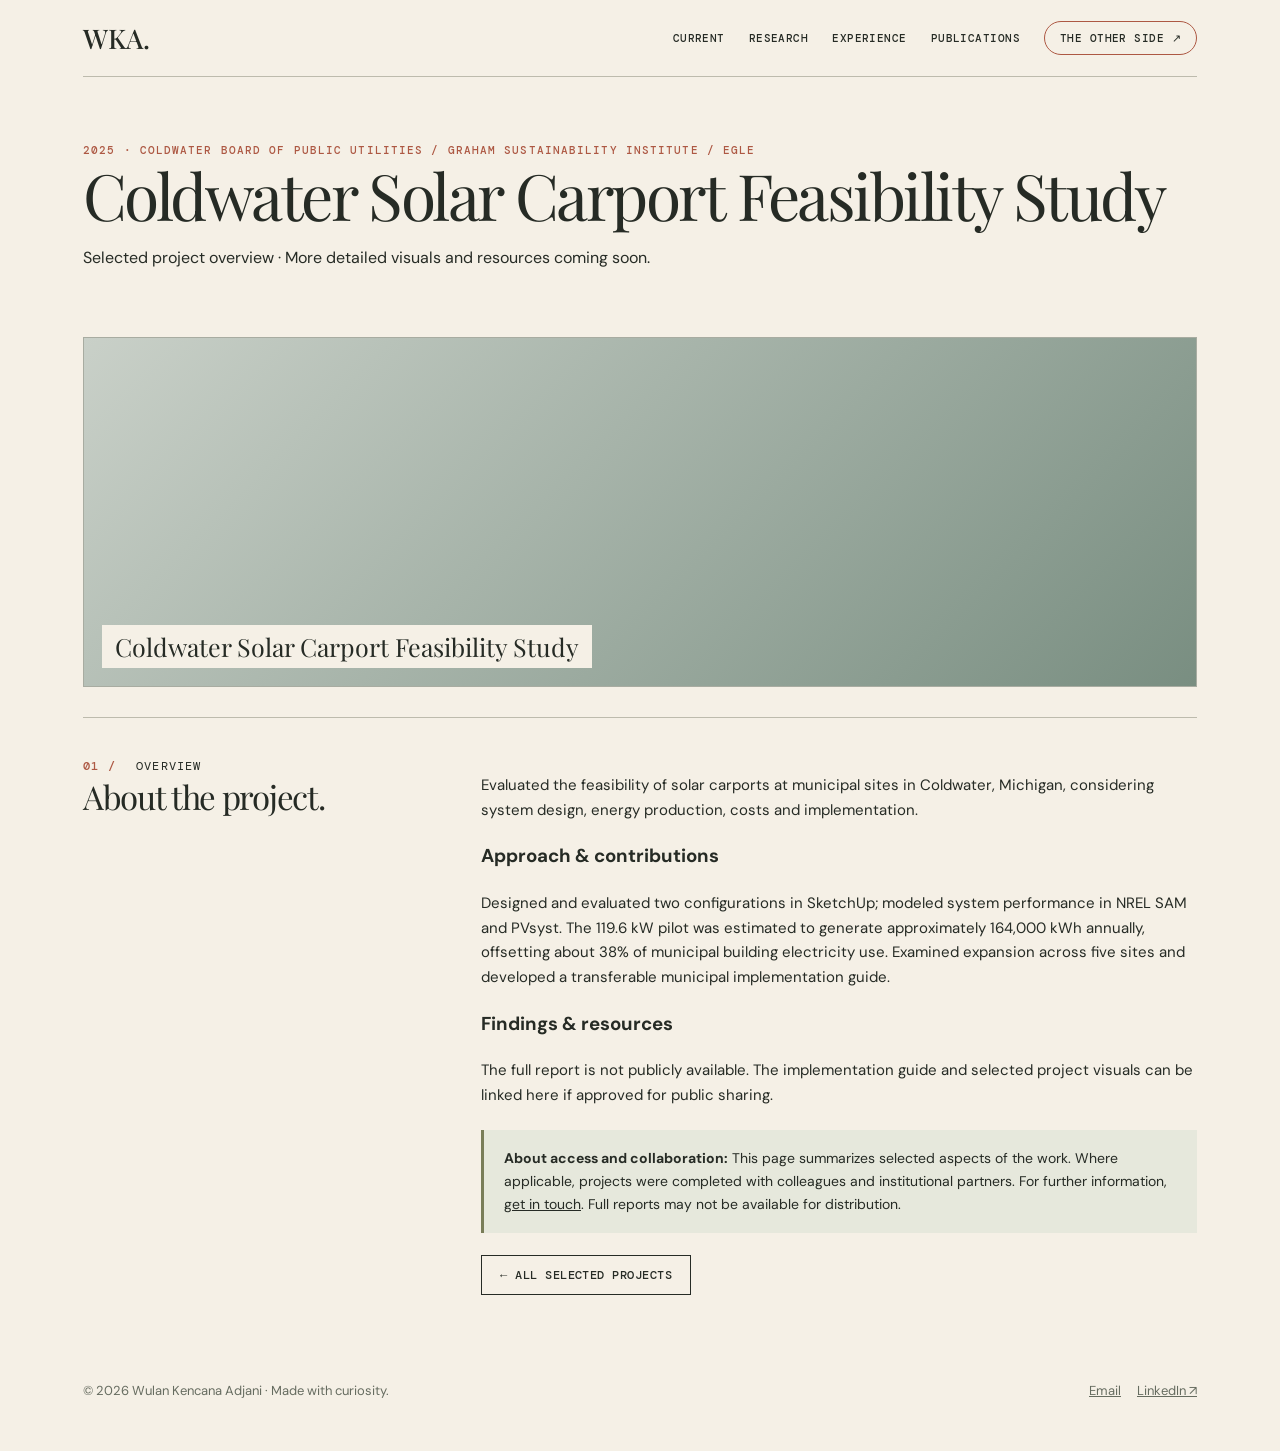
==== projects/coldwater.html @ bff62812 "Add files via upload" ====
<!doctype html><html lang="en"><head><meta charset="utf-8"><meta name="viewport" content="width=device-width, initial-scale=1"><meta name="description" content="Wulan Kencana Adjani — energy systems, public policy and economic development portfolio."><title>Coldwater Solar Carport Feasibility Study | Wulan Kencana Adjani</title><link rel="stylesheet" href="../assets/style.css"></head><body><div class="wrap"><header class="topbar"><a class="logo" href="../index.html">WKA.</a><nav class="nav"><a href="../index.html#current">Current</a><a href="../index.html#projects">Research</a><a href="../index.html#experience">Experience</a><a href="../index.html#publications">Publications</a><a class="other-link" href="../art.html">The other side ↗</a></nav></header><main><section class="page-hero"><div class="tag">2025 · Coldwater Board of Public Utilities / Graham Sustainability Institute / EGLE</div><h1 class="page-title">Coldwater Solar Carport Feasibility Study</h1><p>Selected project overview · More detailed visuals and resources coming soon.</p></section><div class="visual detail-visual solar" aria-hidden="true"><span>Coldwater Solar Carport Feasibility Study</span></div><section class="section detail-grid"><div><div class="section-label"><b>01 /</b> Overview</div><h2>About the project.</h2></div><div><p>Evaluated the feasibility of solar carports at municipal sites in Coldwater, Michigan, considering system design, energy production, costs and implementation.</p><h3>Approach & contributions</h3><p>Designed and evaluated two configurations in SketchUp; modeled system performance in NREL SAM and PVsyst. The 119.6 kW pilot was estimated to generate approximately 164,000 kWh annually, offsetting about 38% of municipal building electricity use. Examined expansion across five sites and developed a transferable municipal implementation guide.</p><h3>Findings & resources</h3><p>The full report is not publicly available. The implementation guide and selected project visuals can be linked here if approved for public sharing.</p><div class="note"><strong>About access and collaboration:</strong> This page summarizes selected aspects of the work. Where applicable, projects were completed with colleagues and institutional partners. For further information, <a href="mailto:Wulanka@umich.edu?subject=Inquiry%20about%20Coldwater%20Solar%20Carport%20Feasibility%20Study">get in touch</a>. Full reports may not be available for distribution.</div><a class="button" href="../index.html#projects">← All selected projects</a></div></section></main><footer><span>© 2026 Wulan Kencana Adjani · Made with curiosity.</span><span><a href="mailto:Wulanka@umich.edu">Email</a><a href="https://www.linkedin.com/" target="_blank" rel="noopener">LinkedIn ↗</a></span></footer></div></body></html>
---- assets/style.css ----
@import url('https://fonts.googleapis.com/css2?family=DM+Sans:wght@400;500;600;700&family=DM+Mono:wght@400;500&family=Playfair+Display:ital,wght@0,400;0,500;0,600;1,400;1,500&display=swap');
:root{--paper:#f5f0e6;--ink:#262b25;--muted:#666c60;--line:#bdbbad;--rust:#ad5843;--teal:#527a7a;--olive:#797d58}*{box-sizing:border-box}html{scroll-behavior:smooth}body{margin:0;background:var(--paper);color:var(--ink);font:16px/1.65 'DM Sans',sans-serif}a{color:inherit}a:hover{color:var(--rust)}.wrap{max-width:1190px;margin:auto;padding:0 38px}.topbar{display:flex;align-items:center;justify-content:space-between;padding:20px 0;border-bottom:1px solid var(--line);gap:20px}.logo{font:500 27px 'Playfair Display',serif;text-decoration:none}.nav{display:flex;gap:24px;align-items:center;flex-wrap:wrap}.nav a{font:500 11px 'DM Mono',monospace;text-transform:uppercase;letter-spacing:.04em;text-decoration:none}.nav .other-link{border:1px solid var(--rust);border-radius:40px;padding:9px 15px}.hero{display:grid;grid-template-columns:1.1fr .9fr;gap:45px;align-items:center;padding:65px 0 55px}.hero h1{font:italic 500 clamp(82px,11vw,162px)/.88 'Playfair Display',serif;letter-spacing:-.075em;margin:0 0 18px}.hero h1 .rust{color:var(--rust)}.hero h1 .teal{color:var(--teal)}.hero-name{font:400 clamp(25px,3.2vw,42px)/1.2 'Playfair Display',serif;margin:20px 0 14px}.eyebrow,.tag{font:500 11px/1.6 'DM Mono',monospace;text-transform:uppercase;letter-spacing:.1em}.eyebrow{color:var(--rust)}.topics{font-size:12px;letter-spacing:.08em;text-transform:uppercase;color:var(--muted)}.photo-placeholder{aspect-ratio:4/4.4;background:linear-gradient(145deg,#d8d8ca,#aebcb0 53%,#718e87);border:1px solid #b7b8a7;display:flex;align-items:end;padding:20px;position:relative;overflow:hidden}.photo-placeholder:after{content:'';position:absolute;width:190px;height:190px;border:1px solid #eae9de70;border-radius:50%;top:15%;left:17%}.photo-placeholder span{font:12px 'DM Mono',monospace;background:var(--paper);padding:8px 11px;z-index:1}.section{border-top:1px solid var(--line);padding:40px 0 50px}.section-head{display:flex;align-items:baseline;justify-content:space-between;gap:20px;margin-bottom:25px}.section-label{font:12px 'DM Mono',monospace;text-transform:uppercase;letter-spacing:.1em}.section-label b{color:var(--rust);font-weight:500;margin-right:12px}.section h2,.page-title{font:400 clamp(38px,5vw,66px)/1.08 'Playfair Display',serif;letter-spacing:-.04em;margin:0}.section h2 em,.page-title em{color:var(--teal);font-weight:400}.about{display:grid;grid-template-columns:.38fr .62fr;gap:50px}.about p{margin:0 0 13px;max-width:710px}.cards{display:grid;grid-template-columns:repeat(2,minmax(0,1fr));gap:28px}.card{text-decoration:none;display:block;position:relative}.visual{height:235px;background:#bfc7bc;position:relative;overflow:hidden;display:flex;align-items:end;padding:18px;border:1px solid #a8aca1}.visual.industry{background:linear-gradient(155deg,#8c9b97,#455e59)}.visual.atlas{background:linear-gradient(135deg,#bed3cd,#5b9394 50%,#d4d4bb)}.visual.solar{background:linear-gradient(135deg,#c9d0c8,#798e81)}.visual.bus{background:linear-gradient(135deg,#c7d5d2,#8caaa5)}.visual.virginia{background:linear-gradient(135deg,#b5c6a8,#6f8d7b)}.visual.nuclear{background:linear-gradient(135deg,#c6c4b8,#899a9d)}.visual span{background:var(--paper);padding:8px 13px;font:400 25px/1.1 'Playfair Display',serif;max-width:80%}.card h3{font:400 27px/1.2 'Playfair Display',serif;margin:12px 0 4px}.card p{font-size:14px;line-height:1.6;color:#4d544e;margin:10px 0}.card .tag{color:var(--muted)}.arrow{font-size:20px;float:right}.projects{display:grid;grid-template-columns:repeat(4,minmax(0,1fr));gap:17px}.projects .visual{height:150px}.projects h3{font-size:21px}.timeline .entry,.publications .entry{border-top:1px solid var(--line);padding:17px 0;display:grid;grid-template-columns:175px 1fr;gap:25px}.timeline .entry:first-child,.publications .entry:first-child{border-top:0}.date{font:12px 'DM Mono',monospace;color:var(--rust)}.entry h3{font:400 23px/1.2 'Playfair Display',serif;margin:0 0 5px}.entry p{font-size:14px;color:var(--muted);margin:0 0 6px}.entry a{font-size:13px}.art-cta{background:var(--olive);color:#fff;padding:44px;display:grid;grid-template-columns:1fr 1fr;gap:30px;align-items:center}.art-cta h2{font:400 clamp(38px,5vw,66px)/1.06 'Playfair Display',serif;margin:0}.art-cta h2 em{font-weight:400}.art-cta p{margin:0 0 22px}.button{display:inline-block;padding:11px 18px;border:1px solid currentColor;text-decoration:none;font:500 12px 'DM Mono',monospace;text-transform:uppercase;letter-spacing:.04em}.button:hover{background:var(--paper);color:var(--ink)}footer{padding:35px 0 50px;display:flex;justify-content:space-between;gap:20px;font-size:13px;color:var(--muted)}footer a{margin-left:16px}.page-hero{padding:65px 0 35px}.page-hero .tag{color:var(--rust)}.page-hero p{max-width:790px}.detail-grid{display:grid;grid-template-columns:1fr 2fr;gap:40px}.detail-grid h2{font:400 33px 'Playfair Display',serif;margin:0}.detail-grid p,.detail-grid li{font-size:15px}.detail-grid ul{padding-left:20px}.detail-visual{height:350px;margin:15px 0 30px}.note{background:#e6e8dc;border-left:3px solid var(--olive);padding:17px 20px;margin:22px 0;font-size:14px}.art-hero{background:#e5ddd9;padding:55px 35px}.art-hero h1{font:italic 400 clamp(54px,8vw,108px)/1 'Playfair Display',serif;color:#7e514c;margin:15px 0}.art-grid{display:grid;grid-template-columns:repeat(2,1fr);gap:25px}.art-box{aspect-ratio:4/3;background:#d7c8c0;border:1px dashed #a3948e;display:grid;place-items:center;text-align:center;padding:25px;color:#695c58}.art-box:nth-child(2){background:#cad3c1}.art-box:nth-child(3){background:#b9c5bf}.art-box:nth-child(4){background:#ded1bd}.back{display:inline-block;margin-top:15px;font-size:13px}.footnote{font-size:13px;color:var(--muted)}@media(max-width:780px){.wrap{padding:0 20px}.nav{gap:12px}.nav a{font-size:10px}.hero{grid-template-columns:1fr;padding:40px 0}.hero h1{font-size:clamp(75px,16vw,135px)}.photo-placeholder{aspect-ratio:16/10}.about,.detail-grid,.art-cta{grid-template-columns:1fr}.projects{grid-template-columns:repeat(2,1fr)}.timeline .entry,.publications .entry{grid-template-columns:1fr;gap:4px}.art-cta{padding:30px 23px}}@media(max-width:480px){.topbar{align-items:flex-start}.nav{justify-content:flex-end}.cards,.projects,.art-grid{grid-template-columns:1fr}.projects .visual{height:210px}.hero h1{font-size:76px}.section h2{font-size:42px}footer{display:block}footer a{margin:0 14px 0 0}}
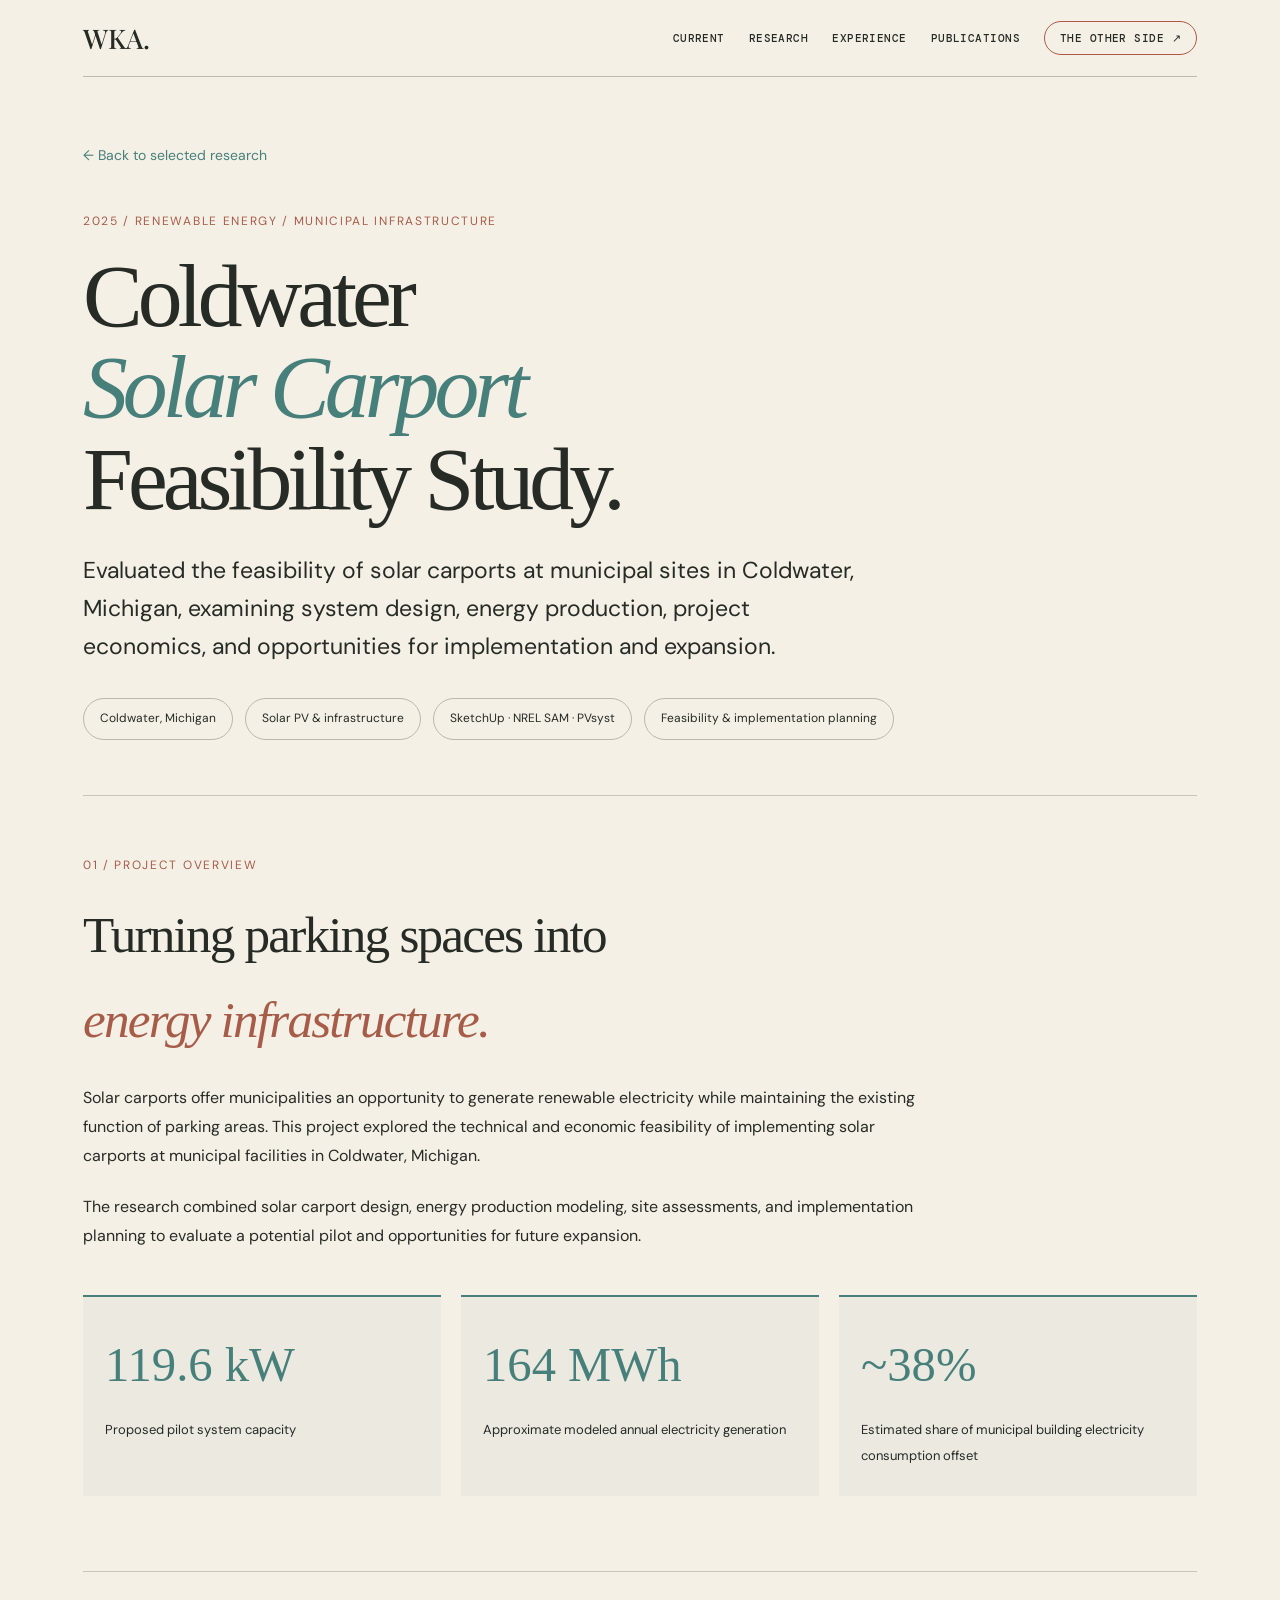
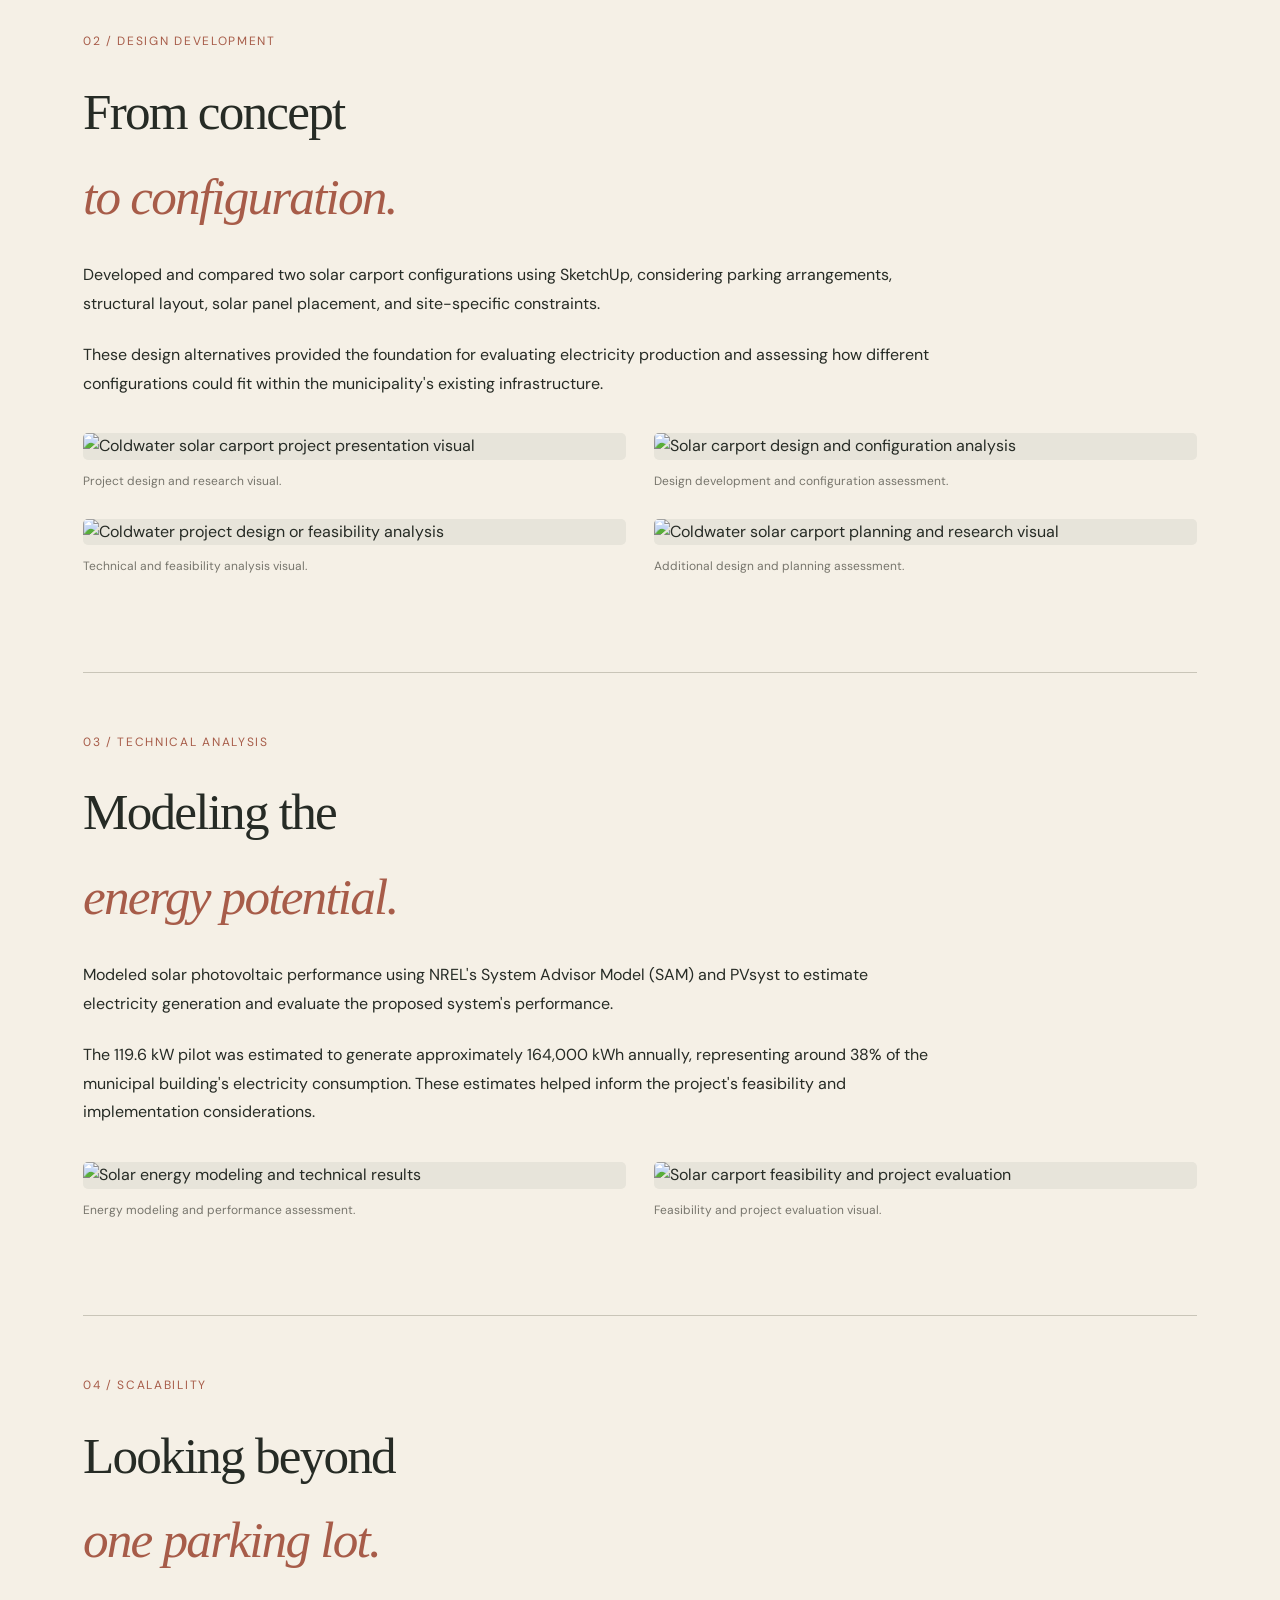
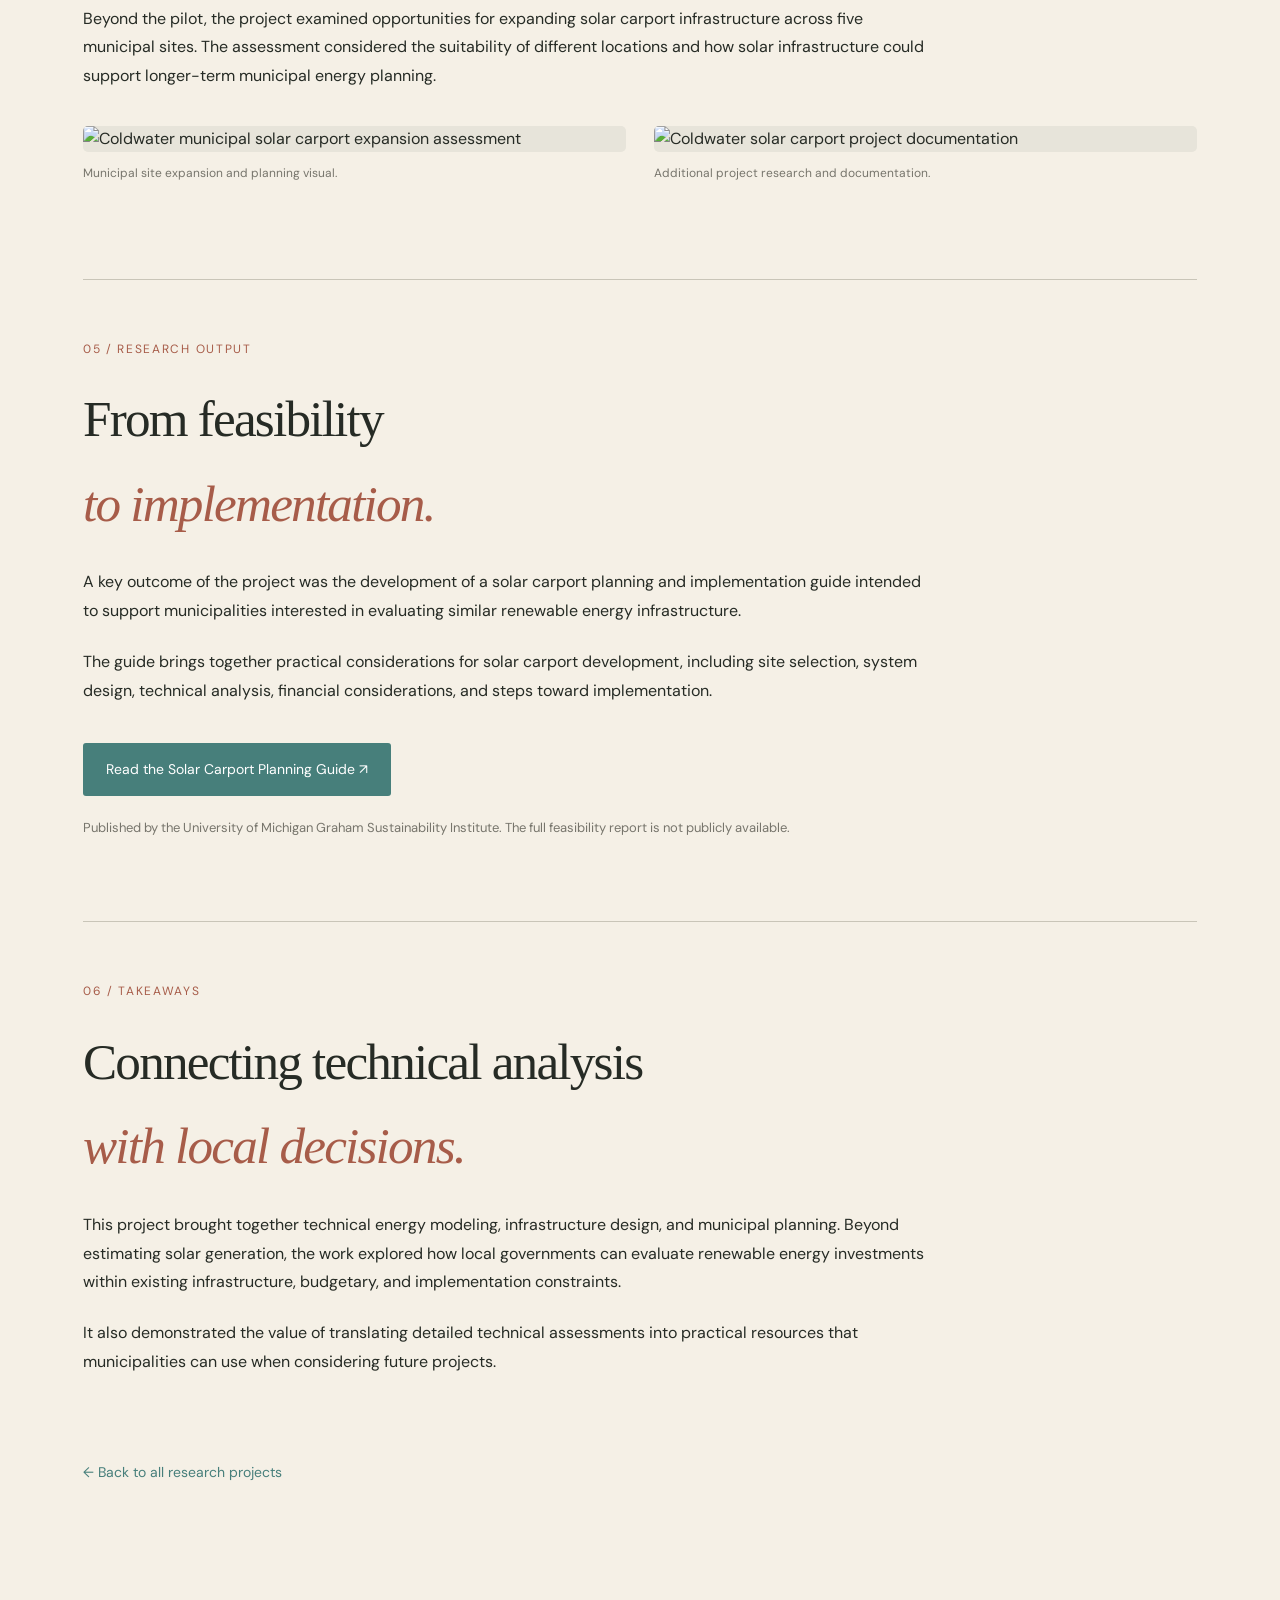
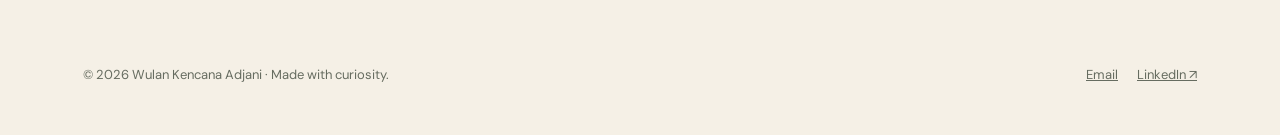
==== commit 1370343e: "Update coldwater.html" ====
--- a/projects/coldwater.html
+++ b/projects/coldwater.html
@@ -1 +1,464 @@
-<!doctype html><html lang="en"><head><meta charset="utf-8"><meta name="viewport" content="width=device-width, initial-scale=1"><meta name="description" content="Wulan Kencana Adjani — energy systems, public policy and economic development portfolio."><title>Coldwater Solar Carport Feasibility Study | Wulan Kencana Adjani</title><link rel="stylesheet" href="../assets/style.css"></head><body><div class="wrap"><header class="topbar"><a class="logo" href="../index.html">WKA.</a><nav class="nav"><a href="../index.html#current">Current</a><a href="../index.html#projects">Research</a><a href="../index.html#experience">Experience</a><a href="../index.html#publications">Publications</a><a class="other-link" href="../art.html">The other side ↗</a></nav></header><main><section class="page-hero"><div class="tag">2025 · Coldwater Board of Public Utilities / Graham Sustainability Institute / EGLE</div><h1 class="page-title">Coldwater Solar Carport Feasibility Study</h1><p>Selected project overview · More detailed visuals and resources coming soon.</p></section><div class="visual detail-visual solar" aria-hidden="true"><span>Coldwater Solar Carport Feasibility Study</span></div><section class="section detail-grid"><div><div class="section-label"><b>01 /</b> Overview</div><h2>About the project.</h2></div><div><p>Evaluated the feasibility of solar carports at municipal sites in Coldwater, Michigan, considering system design, energy production, costs and implementation.</p><h3>Approach & contributions</h3><p>Designed and evaluated two configurations in SketchUp; modeled system performance in NREL SAM and PVsyst. The 119.6 kW pilot was estimated to generate approximately 164,000 kWh annually, offsetting about 38% of municipal building electricity use. Examined expansion across five sites and developed a transferable municipal implementation guide.</p><h3>Findings & resources</h3><p>The full report is not publicly available. The implementation guide and selected project visuals can be linked here if approved for public sharing.</p><div class="note"><strong>About access and collaboration:</strong> This page summarizes selected aspects of the work. Where applicable, projects were completed with colleagues and institutional partners. For further information, <a href="mailto:Wulanka@umich.edu?subject=Inquiry%20about%20Coldwater%20Solar%20Carport%20Feasibility%20Study">get in touch</a>. Full reports may not be available for distribution.</div><a class="button" href="../index.html#projects">← All selected projects</a></div></section></main><footer><span>© 2026 Wulan Kencana Adjani · Made with curiosity.</span><span><a href="mailto:Wulanka@umich.edu">Email</a><a href="https://www.linkedin.com/" target="_blank" rel="noopener">LinkedIn ↗</a></span></footer></div></body></html>+
+<!doctype html>
+<html lang="en">
+<head>
+<meta charset="utf-8">
+<meta name="viewport" content="width=device-width, initial-scale=1">
+<meta name="description" content="Coldwater Solar Carport Feasibility Study — Wulan Kencana Adjani">
+<title>Coldwater Solar Carport | Wulan Kencana Adjani</title>
+<link rel="stylesheet" href="../assets/style.css">
+
+<style>
+/* Coldwater project page */
+.cw-page {
+  padding: 65px 0 100px;
+}
+
+.cw-back {
+  display: inline-block;
+  margin-bottom: 45px;
+  color: #477f7b;
+  text-decoration: none;
+  font-size: 14px;
+}
+
+.cw-kicker {
+  font-size: 12px;
+  text-transform: uppercase;
+  letter-spacing: .14em;
+  color: #a75c49;
+  margin-bottom: 18px;
+}
+
+.cw-title {
+  font-family: Georgia, serif;
+  font-size: clamp(48px, 7vw, 100px);
+  line-height: 1.02;
+  letter-spacing: -.055em;
+  font-weight: 400;
+  margin: 0 0 28px;
+}
+
+.cw-title em {
+  color: #477f7b;
+  font-weight: 400;
+}
+
+.cw-intro {
+  max-width: 790px;
+  font-size: clamp(18px, 2vw, 23px);
+  line-height: 1.65;
+  margin-bottom: 32px;
+}
+
+.cw-meta {
+  display: flex;
+  flex-wrap: wrap;
+  gap: 12px;
+  margin: 30px 0 55px;
+}
+
+.cw-meta span {
+  padding: 10px 16px;
+  border: 1px solid #bcb8a9;
+  border-radius: 30px;
+  font-size: 12px;
+}
+
+.cw-section {
+  border-top: 1px solid #c9c5b8;
+  padding: 60px 0;
+}
+
+.cw-section h2 {
+  font-family: Georgia, serif;
+  font-size: clamp(32px, 4vw, 54px);
+  font-weight: 400;
+  letter-spacing: -.035em;
+  margin: 0 0 22px;
+}
+
+.cw-section h2 em {
+  color: #a75c49;
+}
+
+.cw-section p {
+  max-width: 850px;
+  line-height: 1.8;
+  margin-bottom: 22px;
+}
+
+.cw-stats {
+  display: grid;
+  grid-template-columns: repeat(3, 1fr);
+  gap: 20px;
+  margin: 45px 0 15px;
+}
+
+.cw-stat {
+  padding: 28px 22px;
+  border-top: 2px solid #477f7b;
+  background: rgba(71,127,123,.06);
+}
+
+.cw-stat strong {
+  display: block;
+  font-family: Georgia, serif;
+  font-size: clamp(30px, 3.8vw, 52px);
+  font-weight: 400;
+  color: #477f7b;
+  margin-bottom: 10px;
+}
+
+.cw-stat span {
+  font-size: 13px;
+  line-height: 1.5;
+}
+
+.cw-gallery {
+  display: grid;
+  grid-template-columns: repeat(2, minmax(0, 1fr));
+  gap: 28px;
+  margin: 35px 0;
+}
+
+.cw-gallery figure,
+.cw-full figure {
+  margin: 0;
+}
+
+.cw-gallery img,
+.cw-full img {
+  display: block;
+  width: 100%;
+  height: auto;
+  border-radius: 5px;
+  background: #e7e4da;
+}
+
+.cw-gallery figcaption,
+.cw-full figcaption {
+  font-size: 12px;
+  line-height: 1.6;
+  color: #77756c;
+  margin-top: 12px;
+}
+
+.cw-full {
+  margin: 35px 0 45px;
+}
+
+.cw-link {
+  display: inline-block;
+  padding: 15px 23px;
+  margin-top: 15px;
+  background: #477f7b;
+  color: #fff !important;
+  text-decoration: none;
+  border-radius: 3px;
+  font-size: 14px;
+}
+
+.cw-link:hover {
+  background: #345e5b;
+}
+
+.cw-note {
+  font-size: 13px;
+  color: #77756c;
+}
+
+@media(max-width:700px) {
+  .cw-page { padding-top: 35px; }
+  .cw-stats { grid-template-columns: 1fr; }
+  .cw-gallery { grid-template-columns: 1fr; }
+  .cw-section { padding: 45px 0; }
+}
+</style>
+</head>
+
+<body>
+<div class="wrap">
+
+<header class="topbar">
+<a class="logo" href="../index.html">WKA.</a>
+<nav class="nav">
+<a href="../index.html#current">Current</a>
+<a href="../index.html#projects">Research</a>
+<a href="../index.html#experience">Experience</a>
+<a href="../index.html#publications">Publications</a>
+<a class="other-link" href="../art.html">The other side ↗</a>
+</nav>
+</header>
+
+<main class="cw-page">
+
+<a class="cw-back" href="../index.html#projects">← Back to selected research</a>
+
+<div class="cw-kicker">
+2025 / Renewable Energy / Municipal Infrastructure
+</div>
+
+<h1 class="cw-title">
+Coldwater<br>
+<em>Solar Carport</em><br>
+Feasibility Study.
+</h1>
+
+<p class="cw-intro">
+Evaluated the feasibility of solar carports at municipal sites
+in Coldwater, Michigan, examining system design, energy
+production, project economics, and opportunities for
+implementation and expansion.
+</p>
+
+<div class="cw-meta">
+<span>Coldwater, Michigan</span>
+<span>Solar PV &amp; infrastructure</span>
+<span>SketchUp · NREL SAM · PVsyst</span>
+<span>Feasibility &amp; implementation planning</span>
+</div>
+
+<!-- PROJECT OVERVIEW -->
+
+<section class="cw-section">
+<div class="cw-kicker">01 / Project overview</div>
+<h2>Turning parking spaces into<br><em>energy infrastructure.</em></h2>
+
+<p>
+Solar carports offer municipalities an opportunity to
+generate renewable electricity while maintaining the
+existing function of parking areas. This project explored
+the technical and economic feasibility of implementing
+solar carports at municipal facilities in Coldwater, Michigan.
+</p>
+
+<p>
+The research combined solar carport design, energy
+production modeling, site assessments, and implementation
+planning to evaluate a potential pilot and opportunities
+for future expansion.
+</p>
+
+<div class="cw-stats">
+<div class="cw-stat">
+<strong>119.6 kW</strong>
+<span>Proposed pilot system capacity</span>
+</div>
+<div class="cw-stat">
+<strong>164 MWh</strong>
+<span>Approximate modeled annual electricity generation</span>
+</div>
+<div class="cw-stat">
+<strong>~38%</strong>
+<span>Estimated share of municipal building electricity consumption offset</span>
+</div>
+</div>
+</section>
+
+<!-- DESIGN -->
+
+<section class="cw-section">
+<div class="cw-kicker">02 / Design development</div>
+<h2>From concept<br><em>to configuration.</em></h2>
+
+<p>
+Developed and compared two solar carport configurations
+using SketchUp, considering parking arrangements,
+structural layout, solar panel placement, and site-specific
+constraints.
+</p>
+
+<p>
+These design alternatives provided the foundation for
+evaluating electricity production and assessing how
+different configurations could fit within the municipality's
+existing infrastructure.
+</p>
+
+<div class="cw-gallery">
+
+<figure>
+<img
+src="../coldwater%20asset/Copy%20of%20Copy%20of%20Copy%20of%20The%20Role%20of%20Renewable%20Energy%20in%20Everyday%20Life.pptx.png"
+alt="Coldwater solar carport project presentation visual"
+loading="lazy">
+<figcaption>Project design and research visual.</figcaption>
+</figure>
+
+<figure>
+<img
+src="../coldwater%20asset/Copy%20of%20Copy%20of%20Copy%20of%20The%20Role%20of%20Renewable%20Energy%20in%20Everyday%20Life.pptx%20(1).png"
+alt="Solar carport design and configuration analysis"
+loading="lazy">
+<figcaption>Design development and configuration assessment.</figcaption>
+</figure>
+
+<figure>
+<img
+src="../coldwater%20asset/Copy%20of%20Copy%20of%20Copy%20of%20The%20Role%20of%20Renewable%20Energy%20in%20Everyday%20Life.pptx%20(2).png"
+alt="Coldwater project design or feasibility analysis"
+loading="lazy">
+<figcaption>Technical and feasibility analysis visual.</figcaption>
+</figure>
+
+<figure>
+<img
+src="../coldwater%20asset/Copy%20of%20Copy%20of%20Copy%20of%20The%20Role%20of%20Renewable%20Energy%20in%20Everyday%20Life.pptx%20(3).png"
+alt="Coldwater solar carport planning and research visual"
+loading="lazy">
+<figcaption>Additional design and planning assessment.</figcaption>
+</figure>
+
+</div>
+</section>
+
+<!-- ENERGY MODELING -->
+
+<section class="cw-section">
+<div class="cw-kicker">03 / Technical analysis</div>
+<h2>Modeling the<br><em>energy potential.</em></h2>
+
+<p>
+Modeled solar photovoltaic performance using NREL's
+System Advisor Model (SAM) and PVsyst to estimate
+electricity generation and evaluate the proposed system's
+performance.
+</p>
+
+<p>
+The 119.6 kW pilot was estimated to generate approximately
+164,000 kWh annually, representing around 38% of the
+municipal building's electricity consumption. These
+estimates helped inform the project's feasibility and
+implementation considerations.
+</p>
+
+<div class="cw-gallery">
+
+<figure>
+<img
+src="../coldwater%20asset/Copy%20of%20Copy%20of%20Copy%20of%20The%20Role%20of%20Renewable%20Energy%20in%20Everyday%20Life.pptx%20(4).png"
+alt="Solar energy modeling and technical results"
+loading="lazy">
+<figcaption>Energy modeling and performance assessment.</figcaption>
+</figure>
+
+<figure>
+<img
+src="../coldwater%20asset/Copy%20of%20Copy%20of%20Copy%20of%20The%20Role%20of%20Renewable%20Energy%20in%20Everyday%20Life.pptx%20(5).png"
+alt="Solar carport feasibility and project evaluation"
+loading="lazy">
+<figcaption>Feasibility and project evaluation visual.</figcaption>
+</figure>
+
+</div>
+</section>
+
+<!-- SCALABILITY -->
+
+<section class="cw-section">
+<div class="cw-kicker">04 / Scalability</div>
+<h2>Looking beyond<br><em>one parking lot.</em></h2>
+
+<p>
+Beyond the pilot, the project examined opportunities
+for expanding solar carport infrastructure across five
+municipal sites. The assessment considered the suitability
+of different locations and how solar infrastructure
+could support longer-term municipal energy planning.
+</p>
+
+<div class="cw-gallery">
+
+<figure>
+<img
+src="../coldwater%20asset/Copy%20of%20Copy%20of%20Copy%20of%20The%20Role%20of%20Renewable%20Energy%20in%20Everyday%20Life.pptx%20(6).png"
+alt="Coldwater municipal solar carport expansion assessment"
+loading="lazy">
+<figcaption>Municipal site expansion and planning visual.</figcaption>
+</figure>
+
+<figure>
+<img
+src="../coldwater%20asset/Copy%20of%20Copy%20of%20Copy%20of%20The%20Role%20of%20Renewable%20Energy%20in%20Everyday%20Life.pptx%20(7).png"
+alt="Coldwater solar carport project documentation"
+loading="lazy">
+<figcaption>Additional project research and documentation.</figcaption>
+</figure>
+
+</div>
+</section>
+
+<!-- GUIDE -->
+
+<section class="cw-section">
+<div class="cw-kicker">05 / Research output</div>
+<h2>From feasibility<br><em>to implementation.</em></h2>
+
+<p>
+A key outcome of the project was the development of a
+solar carport planning and implementation guide intended
+to support municipalities interested in evaluating
+similar renewable energy infrastructure.
+</p>
+
+<p>
+The guide brings together practical considerations for
+solar carport development, including site selection,
+system design, technical analysis, financial considerations,
+and steps toward implementation.
+</p>
+
+<a class="cw-link"
+href="https://graham.umich.edu/media/files/CLCF/CLCF-2025-Coldwater-Solar-Carport-Guide.pdf"
+target="_blank"
+rel="noopener">
+Read the Solar Carport Planning Guide ↗
+</a>
+
+<p class="cw-note" style="margin-top:20px;">
+Published by the University of Michigan Graham Sustainability Institute.
+The full feasibility report is not publicly available.
+</p>
+</section>
+
+<!-- REFLECTION -->
+
+<section class="cw-section">
+<div class="cw-kicker">06 / Takeaways</div>
+<h2>Connecting technical analysis<br><em>with local decisions.</em></h2>
+
+<p>
+This project brought together technical energy modeling,
+infrastructure design, and municipal planning. Beyond
+estimating solar generation, the work explored how local
+governments can evaluate renewable energy investments
+within existing infrastructure, budgetary, and
+implementation constraints.
+</p>
+
+<p>
+It also demonstrated the value of translating detailed
+technical assessments into practical resources that
+municipalities can use when considering future projects.
+</p>
+</section>
+
+<a class="cw-back" href="../index.html#projects">
+← Back to all research projects
+</a>
+
+</main>
+
+<footer>
+<span>© 2026 Wulan Kencana Adjani · Made with curiosity.</span>
+<span>
+<a href="mailto:Wulanka@umich.edu">Email</a>
+<a href="https://www.linkedin.com/" target="_blank" rel="noopener">LinkedIn ↗</a>
+</span>
+</footer>
+
+</div>
+</body>
+</html>
--- a/assets/style.css
+++ b/assets/style.css
@@ -1,2 +1,37 @@
 @import url('https://fonts.googleapis.com/css2?family=DM+Sans:wght@400;500;600;700&family=DM+Mono:wght@400;500&family=Playfair+Display:ital,wght@0,400;0,500;0,600;1,400;1,500&display=swap');
 :root{--paper:#f5f0e6;--ink:#262b25;--muted:#666c60;--line:#bdbbad;--rust:#ad5843;--teal:#527a7a;--olive:#797d58}*{box-sizing:border-box}html{scroll-behavior:smooth}body{margin:0;background:var(--paper);color:var(--ink);font:16px/1.65 'DM Sans',sans-serif}a{color:inherit}a:hover{color:var(--rust)}.wrap{max-width:1190px;margin:auto;padding:0 38px}.topbar{display:flex;align-items:center;justify-content:space-between;padding:20px 0;border-bottom:1px solid var(--line);gap:20px}.logo{font:500 27px 'Playfair Display',serif;text-decoration:none}.nav{display:flex;gap:24px;align-items:center;flex-wrap:wrap}.nav a{font:500 11px 'DM Mono',monospace;text-transform:uppercase;letter-spacing:.04em;text-decoration:none}.nav .other-link{border:1px solid var(--rust);border-radius:40px;padding:9px 15px}.hero{display:grid;grid-template-columns:1.1fr .9fr;gap:45px;align-items:center;padding:65px 0 55px}.hero h1{font:italic 500 clamp(82px,11vw,162px)/.88 'Playfair Display',serif;letter-spacing:-.075em;margin:0 0 18px}.hero h1 .rust{color:var(--rust)}.hero h1 .teal{color:var(--teal)}.hero-name{font:400 clamp(25px,3.2vw,42px)/1.2 'Playfair Display',serif;margin:20px 0 14px}.eyebrow,.tag{font:500 11px/1.6 'DM Mono',monospace;text-transform:uppercase;letter-spacing:.1em}.eyebrow{color:var(--rust)}.topics{font-size:12px;letter-spacing:.08em;text-transform:uppercase;color:var(--muted)}.photo-placeholder{aspect-ratio:4/4.4;background:linear-gradient(145deg,#d8d8ca,#aebcb0 53%,#718e87);border:1px solid #b7b8a7;display:flex;align-items:end;padding:20px;position:relative;overflow:hidden}.photo-placeholder:after{content:'';position:absolute;width:190px;height:190px;border:1px solid #eae9de70;border-radius:50%;top:15%;left:17%}.photo-placeholder span{font:12px 'DM Mono',monospace;background:var(--paper);padding:8px 11px;z-index:1}.section{border-top:1px solid var(--line);padding:40px 0 50px}.section-head{display:flex;align-items:baseline;justify-content:space-between;gap:20px;margin-bottom:25px}.section-label{font:12px 'DM Mono',monospace;text-transform:uppercase;letter-spacing:.1em}.section-label b{color:var(--rust);font-weight:500;margin-right:12px}.section h2,.page-title{font:400 clamp(38px,5vw,66px)/1.08 'Playfair Display',serif;letter-spacing:-.04em;margin:0}.section h2 em,.page-title em{color:var(--teal);font-weight:400}.about{display:grid;grid-template-columns:.38fr .62fr;gap:50px}.about p{margin:0 0 13px;max-width:710px}.cards{display:grid;grid-template-columns:repeat(2,minmax(0,1fr));gap:28px}.card{text-decoration:none;display:block;position:relative}.visual{height:235px;background:#bfc7bc;position:relative;overflow:hidden;display:flex;align-items:end;padding:18px;border:1px solid #a8aca1}.visual.industry{background:linear-gradient(155deg,#8c9b97,#455e59)}.visual.atlas{background:linear-gradient(135deg,#bed3cd,#5b9394 50%,#d4d4bb)}.visual.solar{background:linear-gradient(135deg,#c9d0c8,#798e81)}.visual.bus{background:linear-gradient(135deg,#c7d5d2,#8caaa5)}.visual.virginia{background:linear-gradient(135deg,#b5c6a8,#6f8d7b)}.visual.nuclear{background:linear-gradient(135deg,#c6c4b8,#899a9d)}.visual span{background:var(--paper);padding:8px 13px;font:400 25px/1.1 'Playfair Display',serif;max-width:80%}.card h3{font:400 27px/1.2 'Playfair Display',serif;margin:12px 0 4px}.card p{font-size:14px;line-height:1.6;color:#4d544e;margin:10px 0}.card .tag{color:var(--muted)}.arrow{font-size:20px;float:right}.projects{display:grid;grid-template-columns:repeat(4,minmax(0,1fr));gap:17px}.projects .visual{height:150px}.projects h3{font-size:21px}.timeline .entry,.publications .entry{border-top:1px solid var(--line);padding:17px 0;display:grid;grid-template-columns:175px 1fr;gap:25px}.timeline .entry:first-child,.publications .entry:first-child{border-top:0}.date{font:12px 'DM Mono',monospace;color:var(--rust)}.entry h3{font:400 23px/1.2 'Playfair Display',serif;margin:0 0 5px}.entry p{font-size:14px;color:var(--muted);margin:0 0 6px}.entry a{font-size:13px}.art-cta{background:var(--olive);color:#fff;padding:44px;display:grid;grid-template-columns:1fr 1fr;gap:30px;align-items:center}.art-cta h2{font:400 clamp(38px,5vw,66px)/1.06 'Playfair Display',serif;margin:0}.art-cta h2 em{font-weight:400}.art-cta p{margin:0 0 22px}.button{display:inline-block;padding:11px 18px;border:1px solid currentColor;text-decoration:none;font:500 12px 'DM Mono',monospace;text-transform:uppercase;letter-spacing:.04em}.button:hover{background:var(--paper);color:var(--ink)}footer{padding:35px 0 50px;display:flex;justify-content:space-between;gap:20px;font-size:13px;color:var(--muted)}footer a{margin-left:16px}.page-hero{padding:65px 0 35px}.page-hero .tag{color:var(--rust)}.page-hero p{max-width:790px}.detail-grid{display:grid;grid-template-columns:1fr 2fr;gap:40px}.detail-grid h2{font:400 33px 'Playfair Display',serif;margin:0}.detail-grid p,.detail-grid li{font-size:15px}.detail-grid ul{padding-left:20px}.detail-visual{height:350px;margin:15px 0 30px}.note{background:#e6e8dc;border-left:3px solid var(--olive);padding:17px 20px;margin:22px 0;font-size:14px}.art-hero{background:#e5ddd9;padding:55px 35px}.art-hero h1{font:italic 400 clamp(54px,8vw,108px)/1 'Playfair Display',serif;color:#7e514c;margin:15px 0}.art-grid{display:grid;grid-template-columns:repeat(2,1fr);gap:25px}.art-box{aspect-ratio:4/3;background:#d7c8c0;border:1px dashed #a3948e;display:grid;place-items:center;text-align:center;padding:25px;color:#695c58}.art-box:nth-child(2){background:#cad3c1}.art-box:nth-child(3){background:#b9c5bf}.art-box:nth-child(4){background:#ded1bd}.back{display:inline-block;margin-top:15px;font-size:13px}.footnote{font-size:13px;color:var(--muted)}@media(max-width:780px){.wrap{padding:0 20px}.nav{gap:12px}.nav a{font-size:10px}.hero{grid-template-columns:1fr;padding:40px 0}.hero h1{font-size:clamp(75px,16vw,135px)}.photo-placeholder{aspect-ratio:16/10}.about,.detail-grid,.art-cta{grid-template-columns:1fr}.projects{grid-template-columns:repeat(2,1fr)}.timeline .entry,.publications .entry{grid-template-columns:1fr;gap:4px}.art-cta{padding:30px 23px}}@media(max-width:480px){.topbar{align-items:flex-start}.nav{justify-content:flex-end}.cards,.projects,.art-grid{grid-template-columns:1fr}.projects .visual{height:210px}.hero h1{font-size:76px}.section h2{font-size:42px}footer{display:block}footer a{margin:0 14px 0 0}}
+
+/* FORCE NAME TO BE THE MAIN HEADLINE */
+
+.hero h1.main-name {
+  font-family: "Bodoni Moda", Georgia, serif !important;
+  font-size: clamp(4rem, 8vw, 9rem) !important;
+  font-weight: 500 !important;
+  line-height: 0.95 !important;
+  letter-spacing: -0.055em !important;
+  margin: 20px 0 28px !important;
+  text-transform: none !important;
+}
+
+/* MAKE MPP & MS '26 SMALLER */
+
+.hero p.hero-name.degree-line {
+  font-family: "Bodoni Moda", Georgia, serif !important;
+  font-size: clamp(1.6rem, 3vw, 2.8rem) !important;
+  font-style: italic !important;
+  font-weight: 500 !important;
+  line-height: 1.2 !important;
+  margin: 0 0 20px !important;
+}
+
+/* MOBILE */
+
+@media (max-width: 600px) {
+  .hero h1.main-name {
+    font-size: clamp(3.2rem, 12vw, 5rem) !important;
+  }
+
+  .hero p.hero-name.degree-line {
+    font-size: 1.7rem !important;
+  }
+}
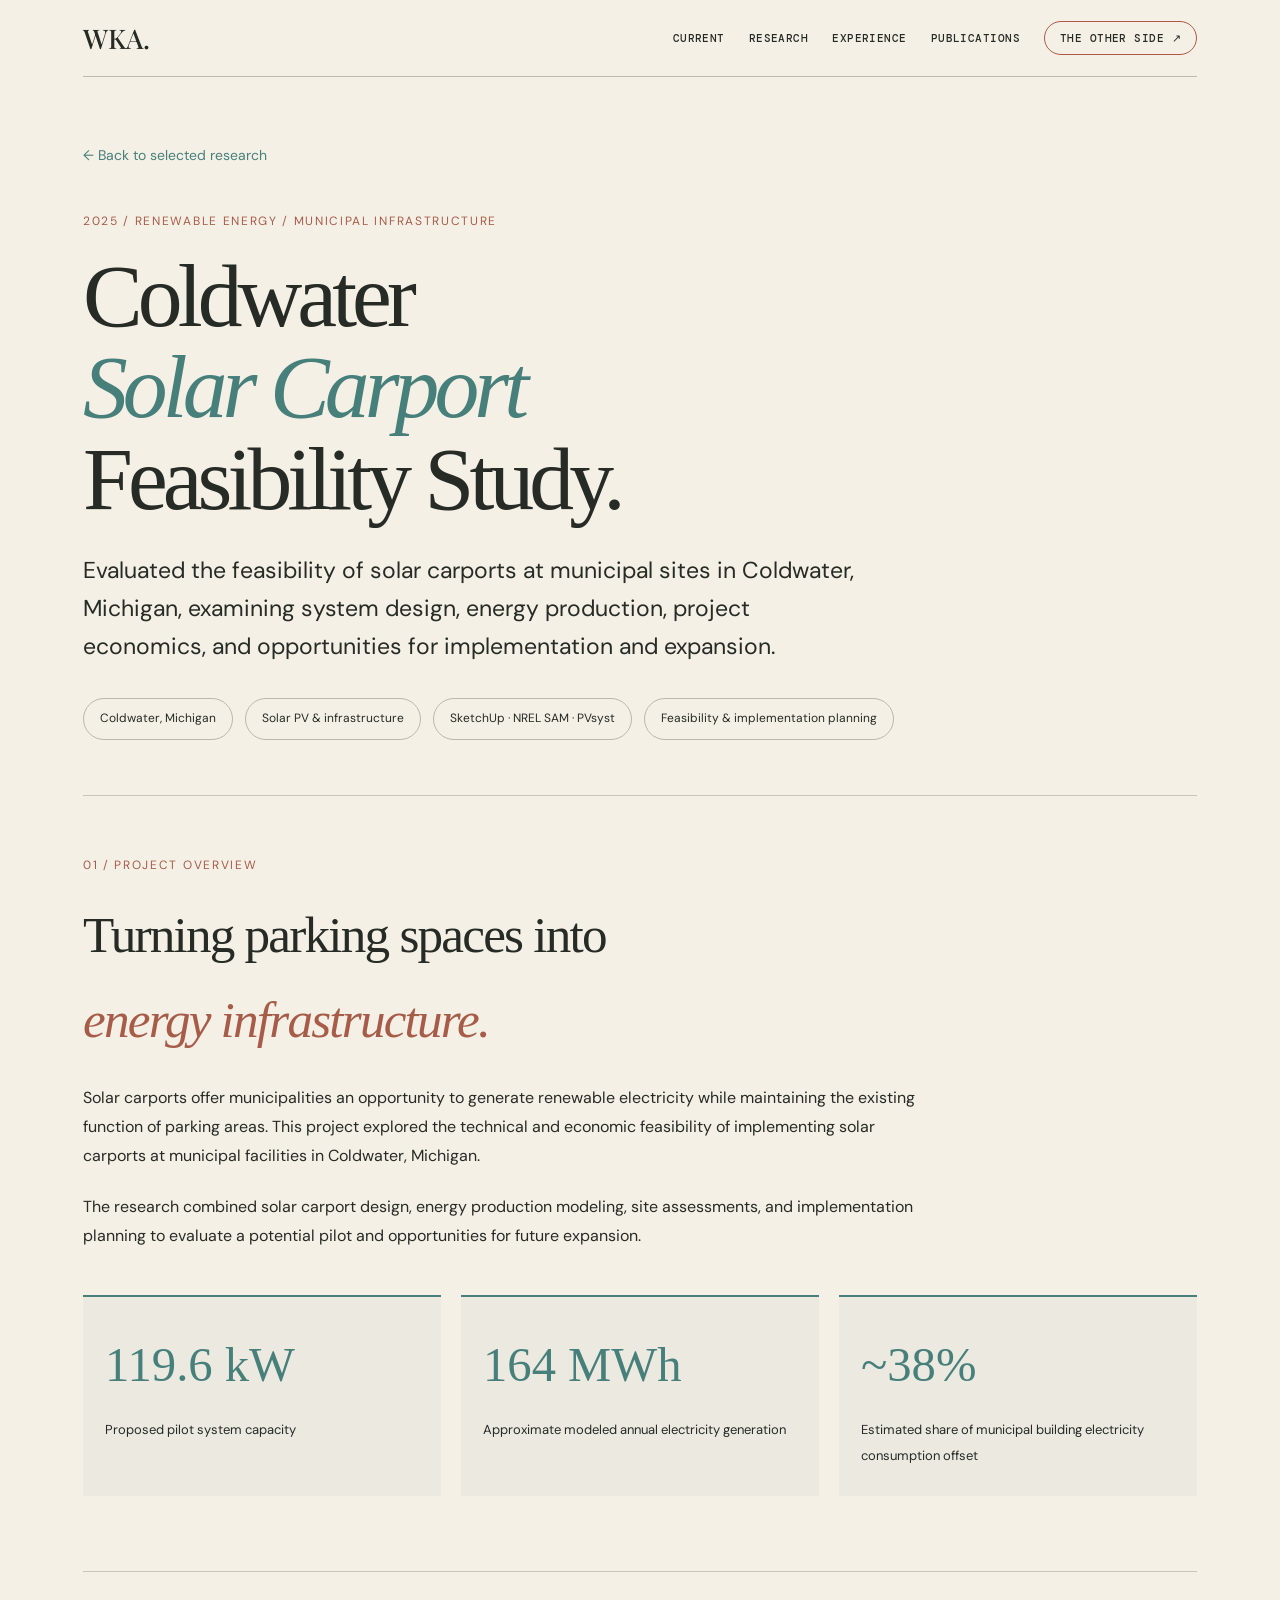
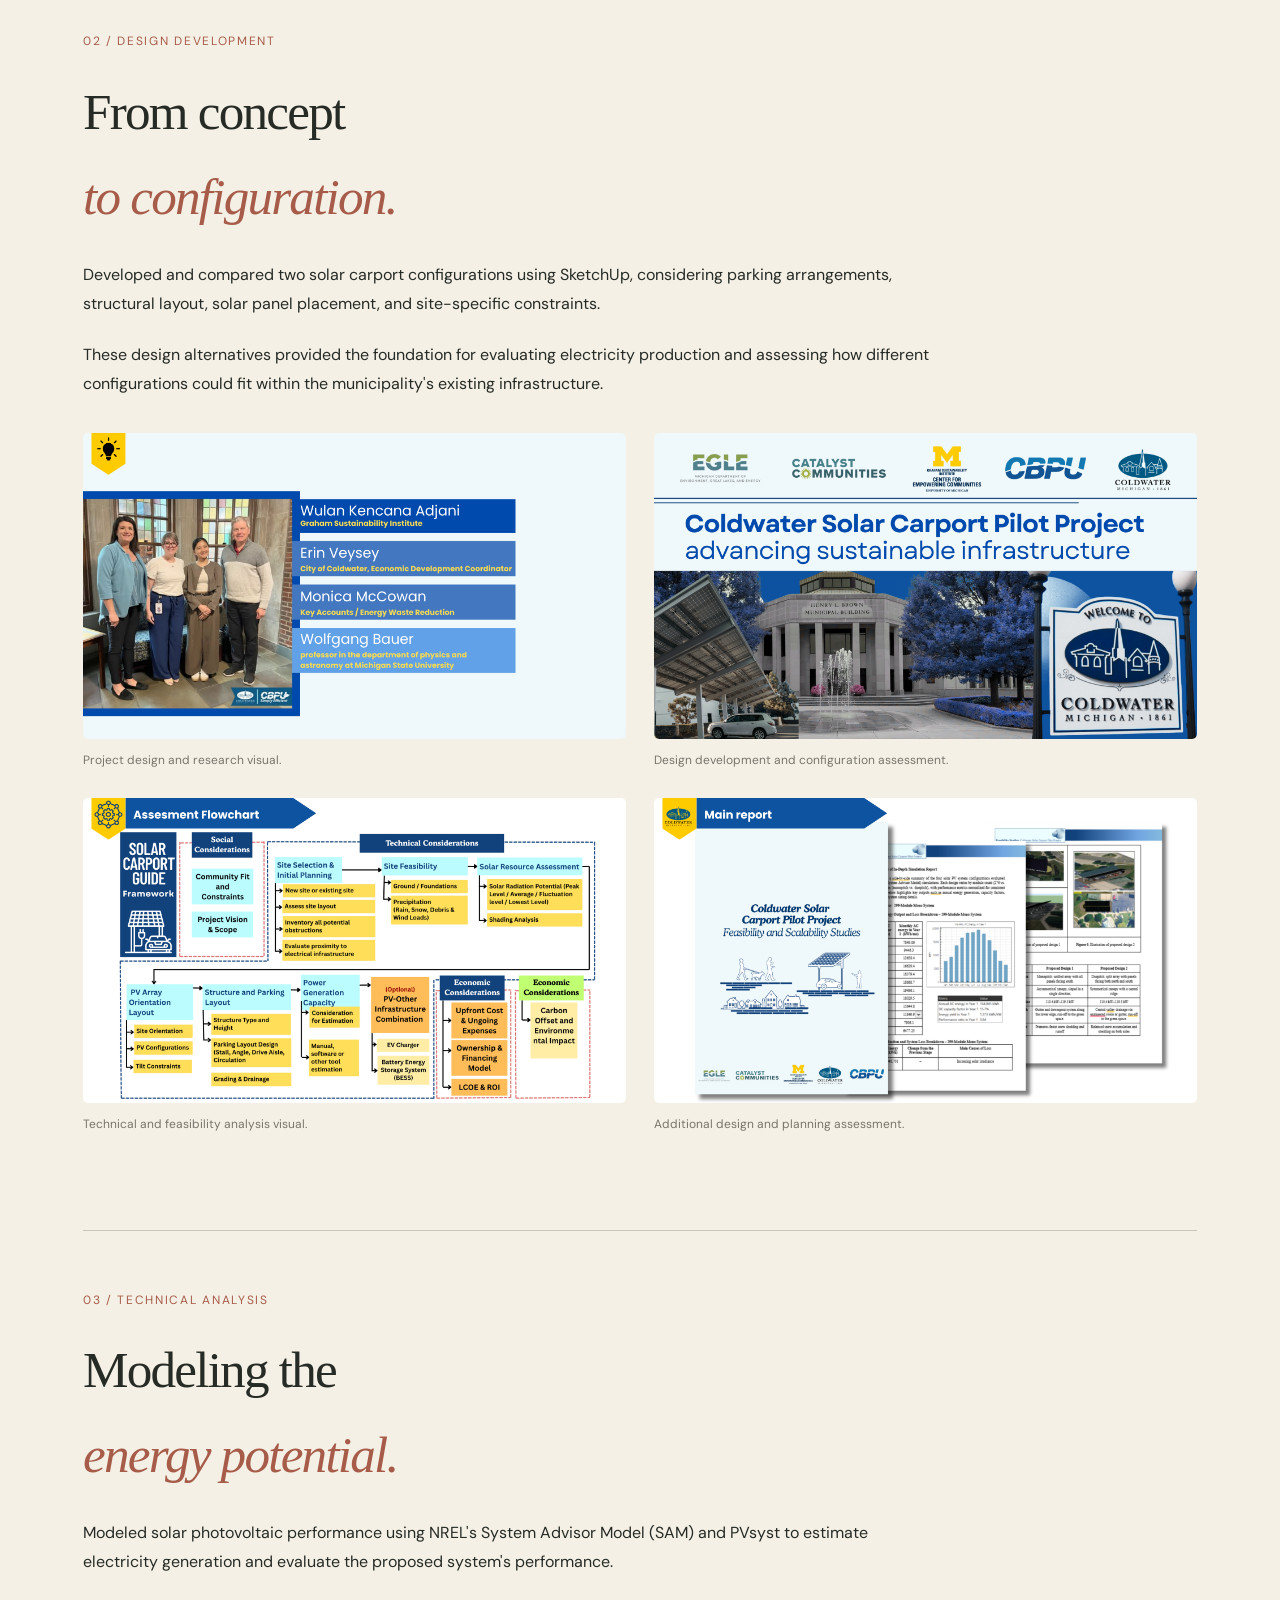
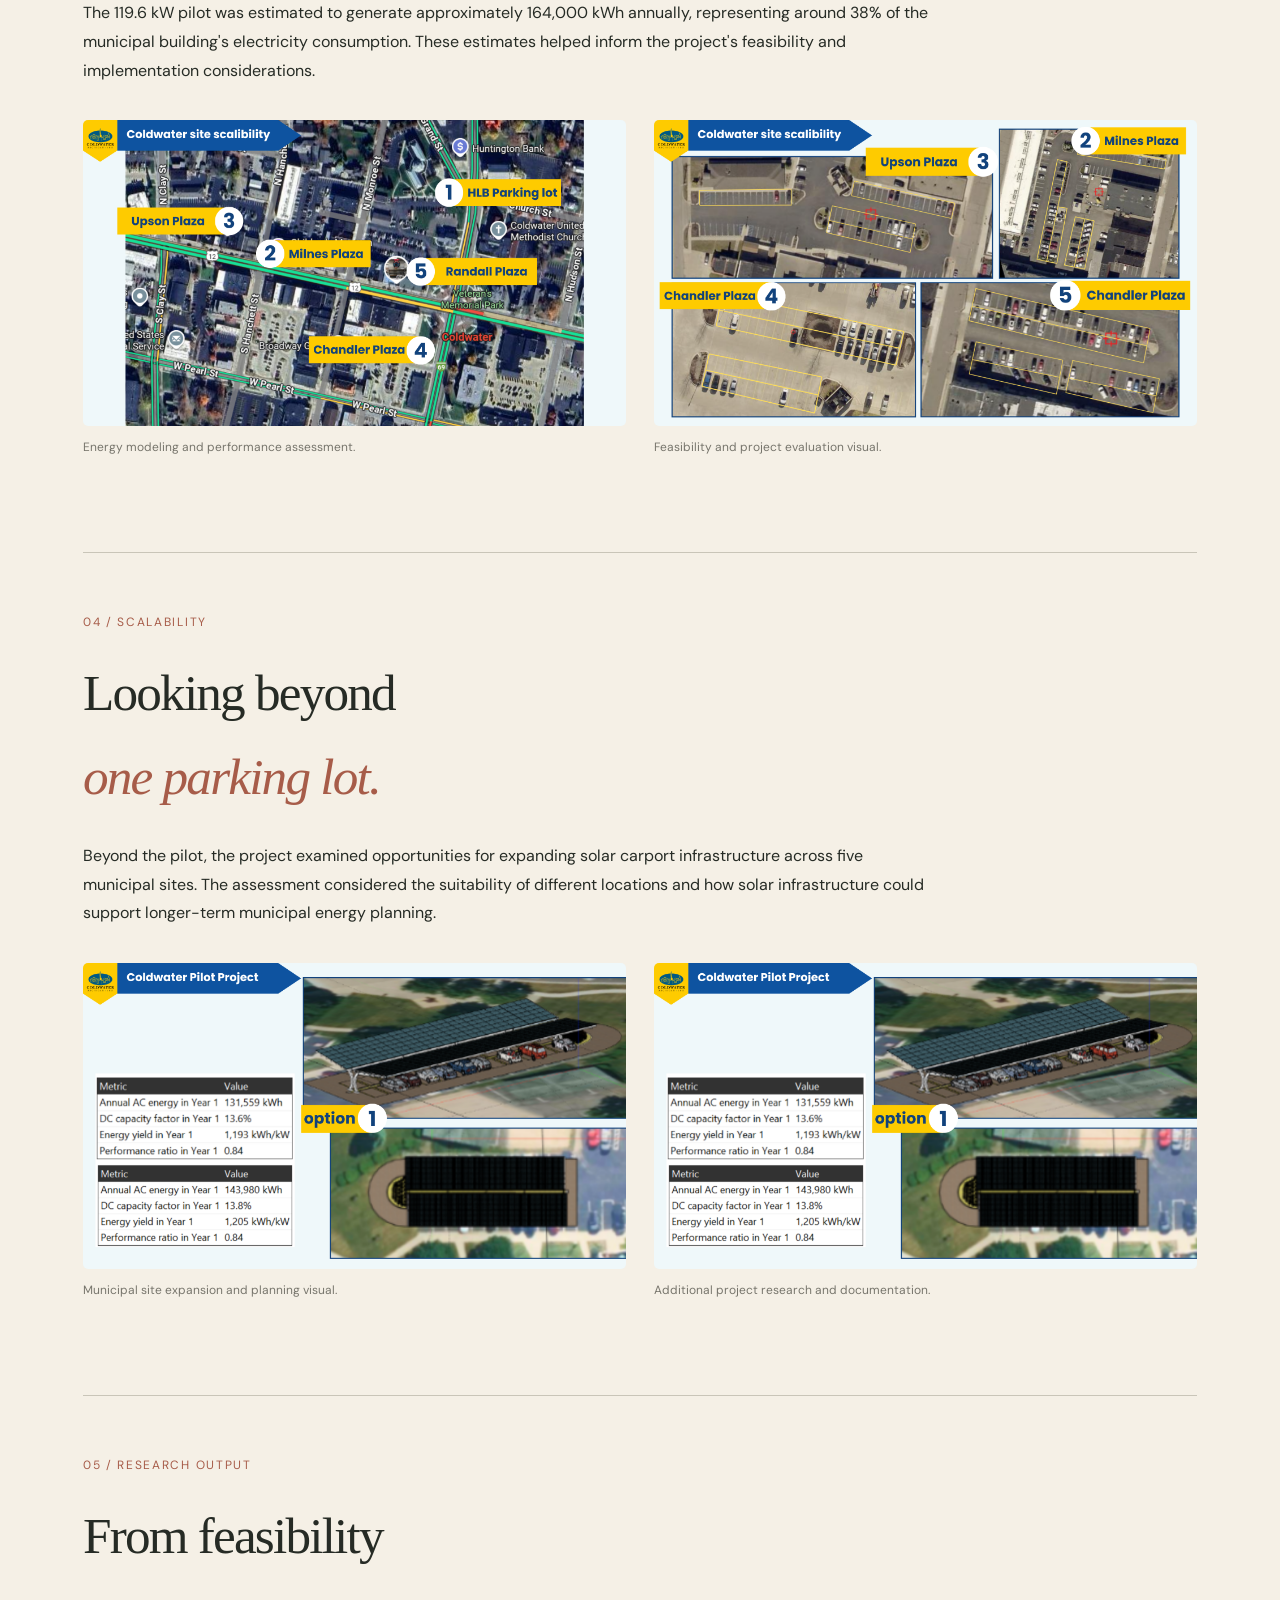
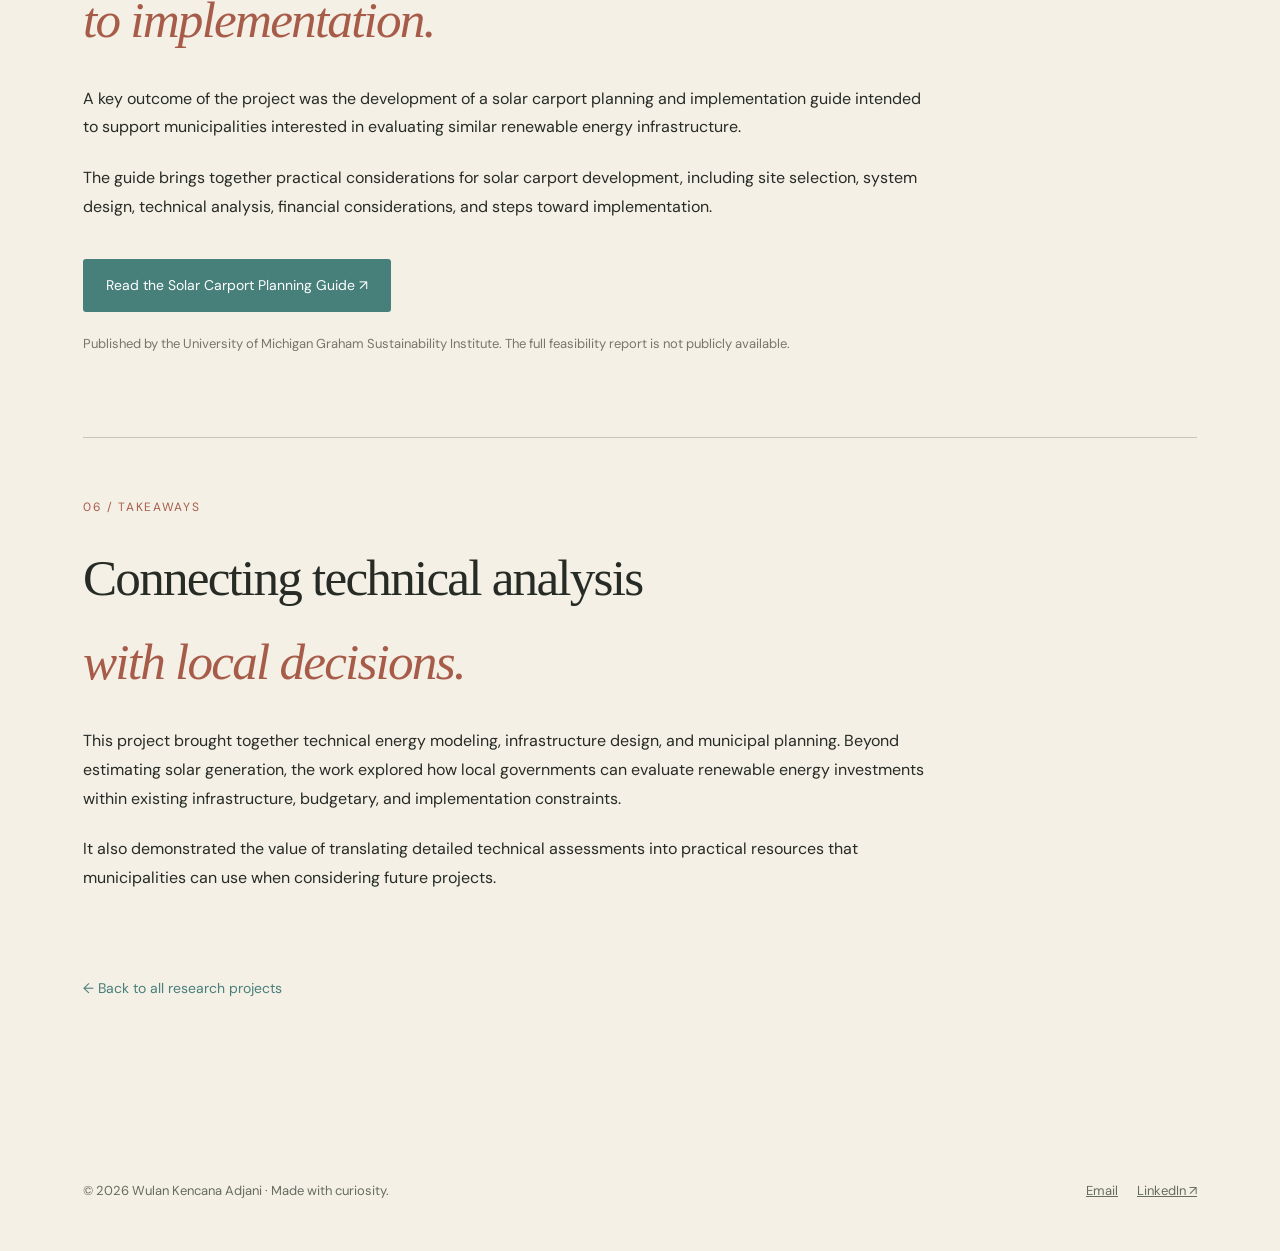
==== commit 77c4b511: "Update coldwater.html" ====
--- a/projects/coldwater.html
+++ b/projects/coldwater.html
@@ -9,7 +9,6 @@
 <link rel="stylesheet" href="../assets/style.css">
 
 <style>
-/* Coldwater project page */
 .cw-page {
   padding: 65px 0 100px;
 }
@@ -122,13 +121,11 @@
   margin: 35px 0;
 }
 
-.cw-gallery figure,
-.cw-full figure {
+.cw-gallery figure {
   margin: 0;
 }
 
-.cw-gallery img,
-.cw-full img {
+.cw-gallery img {
   display: block;
   width: 100%;
   height: auto;
@@ -136,16 +133,11 @@
   background: #e7e4da;
 }
 
-.cw-gallery figcaption,
-.cw-full figcaption {
+.cw-gallery figcaption {
   font-size: 12px;
   line-height: 1.6;
   color: #77756c;
   margin-top: 12px;
-}
-
-.cw-full {
-  margin: 35px 0 45px;
 }
 
 .cw-link {
@@ -168,7 +160,7 @@
   color: #77756c;
 }
 
-@media(max-width:700px) {
+@media (max-width: 700px) {
   .cw-page { padding-top: 35px; }
   .cw-stats { grid-template-columns: 1fr; }
   .cw-gallery { grid-template-columns: 1fr; }
@@ -193,7 +185,9 @@
 
 <main class="cw-page">
 
-<a class="cw-back" href="../index.html#projects">← Back to selected research</a>
+<a class="cw-back" href="../index.html#projects">
+← Back to selected research
+</a>
 
 <div class="cw-kicker">
 2025 / Renewable Energy / Municipal Infrastructure
@@ -219,7 +213,7 @@
 <span>Feasibility &amp; implementation planning</span>
 </div>
 
-<!-- PROJECT OVERVIEW -->
+<!-- 01 PROJECT OVERVIEW -->
 
 <section class="cw-section">
 <div class="cw-kicker">01 / Project overview</div>
@@ -256,7 +250,7 @@
 </div>
 </section>
 
-<!-- DESIGN -->
+<!-- 02 DESIGN DEVELOPMENT -->
 
 <section class="cw-section">
 <div class="cw-kicker">02 / Design development</div>
@@ -279,32 +273,28 @@
 <div class="cw-gallery">
 
 <figure>
-<img
-src="../coldwater%20asset/Copy%20of%20Copy%20of%20Copy%20of%20The%20Role%20of%20Renewable%20Energy%20in%20Everyday%20Life.pptx.png"
+<img src="../assets/coldwater%20asset/Copy%20of%20Copy%20of%20Copy%20of%20The%20Role%20of%20Renewable%20Energy%20in%20Everyday%20Life.pptx.png"
 alt="Coldwater solar carport project presentation visual"
 loading="lazy">
 <figcaption>Project design and research visual.</figcaption>
 </figure>
 
 <figure>
-<img
-src="../coldwater%20asset/Copy%20of%20Copy%20of%20Copy%20of%20The%20Role%20of%20Renewable%20Energy%20in%20Everyday%20Life.pptx%20(1).png"
+<img src="../assets/coldwater%20asset/Copy%20of%20Copy%20of%20Copy%20of%20The%20Role%20of%20Renewable%20Energy%20in%20Everyday%20Life.pptx%20(1).png"
 alt="Solar carport design and configuration analysis"
 loading="lazy">
 <figcaption>Design development and configuration assessment.</figcaption>
 </figure>
 
 <figure>
-<img
-src="../coldwater%20asset/Copy%20of%20Copy%20of%20Copy%20of%20The%20Role%20of%20Renewable%20Energy%20in%20Everyday%20Life.pptx%20(2).png"
+<img src="../assets/coldwater%20asset/Copy%20of%20Copy%20of%20Copy%20of%20The%20Role%20of%20Renewable%20Energy%20in%20Everyday%20Life.pptx%20(2).png"
 alt="Coldwater project design or feasibility analysis"
 loading="lazy">
 <figcaption>Technical and feasibility analysis visual.</figcaption>
 </figure>
 
 <figure>
-<img
-src="../coldwater%20asset/Copy%20of%20Copy%20of%20Copy%20of%20The%20Role%20of%20Renewable%20Energy%20in%20Everyday%20Life.pptx%20(3).png"
+<img src="../assets/coldwater%20asset/Copy%20of%20Copy%20of%20Copy%20of%20The%20Role%20of%20Renewable%20Energy%20in%20Everyday%20Life.pptx%20(3).png"
 alt="Coldwater solar carport planning and research visual"
 loading="lazy">
 <figcaption>Additional design and planning assessment.</figcaption>
@@ -313,7 +303,7 @@
 </div>
 </section>
 
-<!-- ENERGY MODELING -->
+<!-- 03 ENERGY MODELING -->
 
 <section class="cw-section">
 <div class="cw-kicker">03 / Technical analysis</div>
@@ -322,8 +312,8 @@
 <p>
 Modeled solar photovoltaic performance using NREL's
 System Advisor Model (SAM) and PVsyst to estimate
-electricity generation and evaluate the proposed system's
-performance.
+electricity generation and evaluate the proposed
+system's performance.
 </p>
 
 <p>
@@ -337,16 +327,14 @@
 <div class="cw-gallery">
 
 <figure>
-<img
-src="../coldwater%20asset/Copy%20of%20Copy%20of%20Copy%20of%20The%20Role%20of%20Renewable%20Energy%20in%20Everyday%20Life.pptx%20(4).png"
+<img src="../assets/coldwater%20asset/Copy%20of%20Copy%20of%20Copy%20of%20The%20Role%20of%20Renewable%20Energy%20in%20Everyday%20Life.pptx%20(4).png"
 alt="Solar energy modeling and technical results"
 loading="lazy">
 <figcaption>Energy modeling and performance assessment.</figcaption>
 </figure>
 
 <figure>
-<img
-src="../coldwater%20asset/Copy%20of%20Copy%20of%20Copy%20of%20The%20Role%20of%20Renewable%20Energy%20in%20Everyday%20Life.pptx%20(5).png"
+<img src="../assets/coldwater%20asset/Copy%20of%20Copy%20of%20Copy%20of%20The%20Role%20of%20Renewable%20Energy%20in%20Everyday%20Life.pptx%20(5).png"
 alt="Solar carport feasibility and project evaluation"
 loading="lazy">
 <figcaption>Feasibility and project evaluation visual.</figcaption>
@@ -355,7 +343,7 @@
 </div>
 </section>
 
-<!-- SCALABILITY -->
+<!-- 04 SCALABILITY -->
 
 <section class="cw-section">
 <div class="cw-kicker">04 / Scalability</div>
@@ -372,16 +360,14 @@
 <div class="cw-gallery">
 
 <figure>
-<img
-src="../coldwater%20asset/Copy%20of%20Copy%20of%20Copy%20of%20The%20Role%20of%20Renewable%20Energy%20in%20Everyday%20Life.pptx%20(6).png"
+<img src="../assets/coldwater%20asset/Copy%20of%20Copy%20of%20Copy%20of%20The%20Role%20of%20Renewable%20Energy%20in%20Everyday%20Life.pptx%20(6).png"
 alt="Coldwater municipal solar carport expansion assessment"
 loading="lazy">
 <figcaption>Municipal site expansion and planning visual.</figcaption>
 </figure>
 
 <figure>
-<img
-src="../coldwater%20asset/Copy%20of%20Copy%20of%20Copy%20of%20The%20Role%20of%20Renewable%20Energy%20in%20Everyday%20Life.pptx%20(7).png"
+<img src="../assets/coldwater%20asset/Copy%20of%20Copy%20of%20Copy%20of%20The%20Role%20of%20Renewable%20Energy%20in%20Everyday%20Life.pptx%20(7).png"
 alt="Coldwater solar carport project documentation"
 loading="lazy">
 <figcaption>Additional project research and documentation.</figcaption>
@@ -390,7 +376,7 @@
 </div>
 </section>
 
-<!-- GUIDE -->
+<!-- 05 GUIDE -->
 
 <section class="cw-section">
 <div class="cw-kicker">05 / Research output</div>
@@ -423,7 +409,7 @@
 </p>
 </section>
 
-<!-- REFLECTION -->
+<!-- 06 TAKEAWAYS -->
 
 <section class="cw-section">
 <div class="cw-kicker">06 / Takeaways</div>
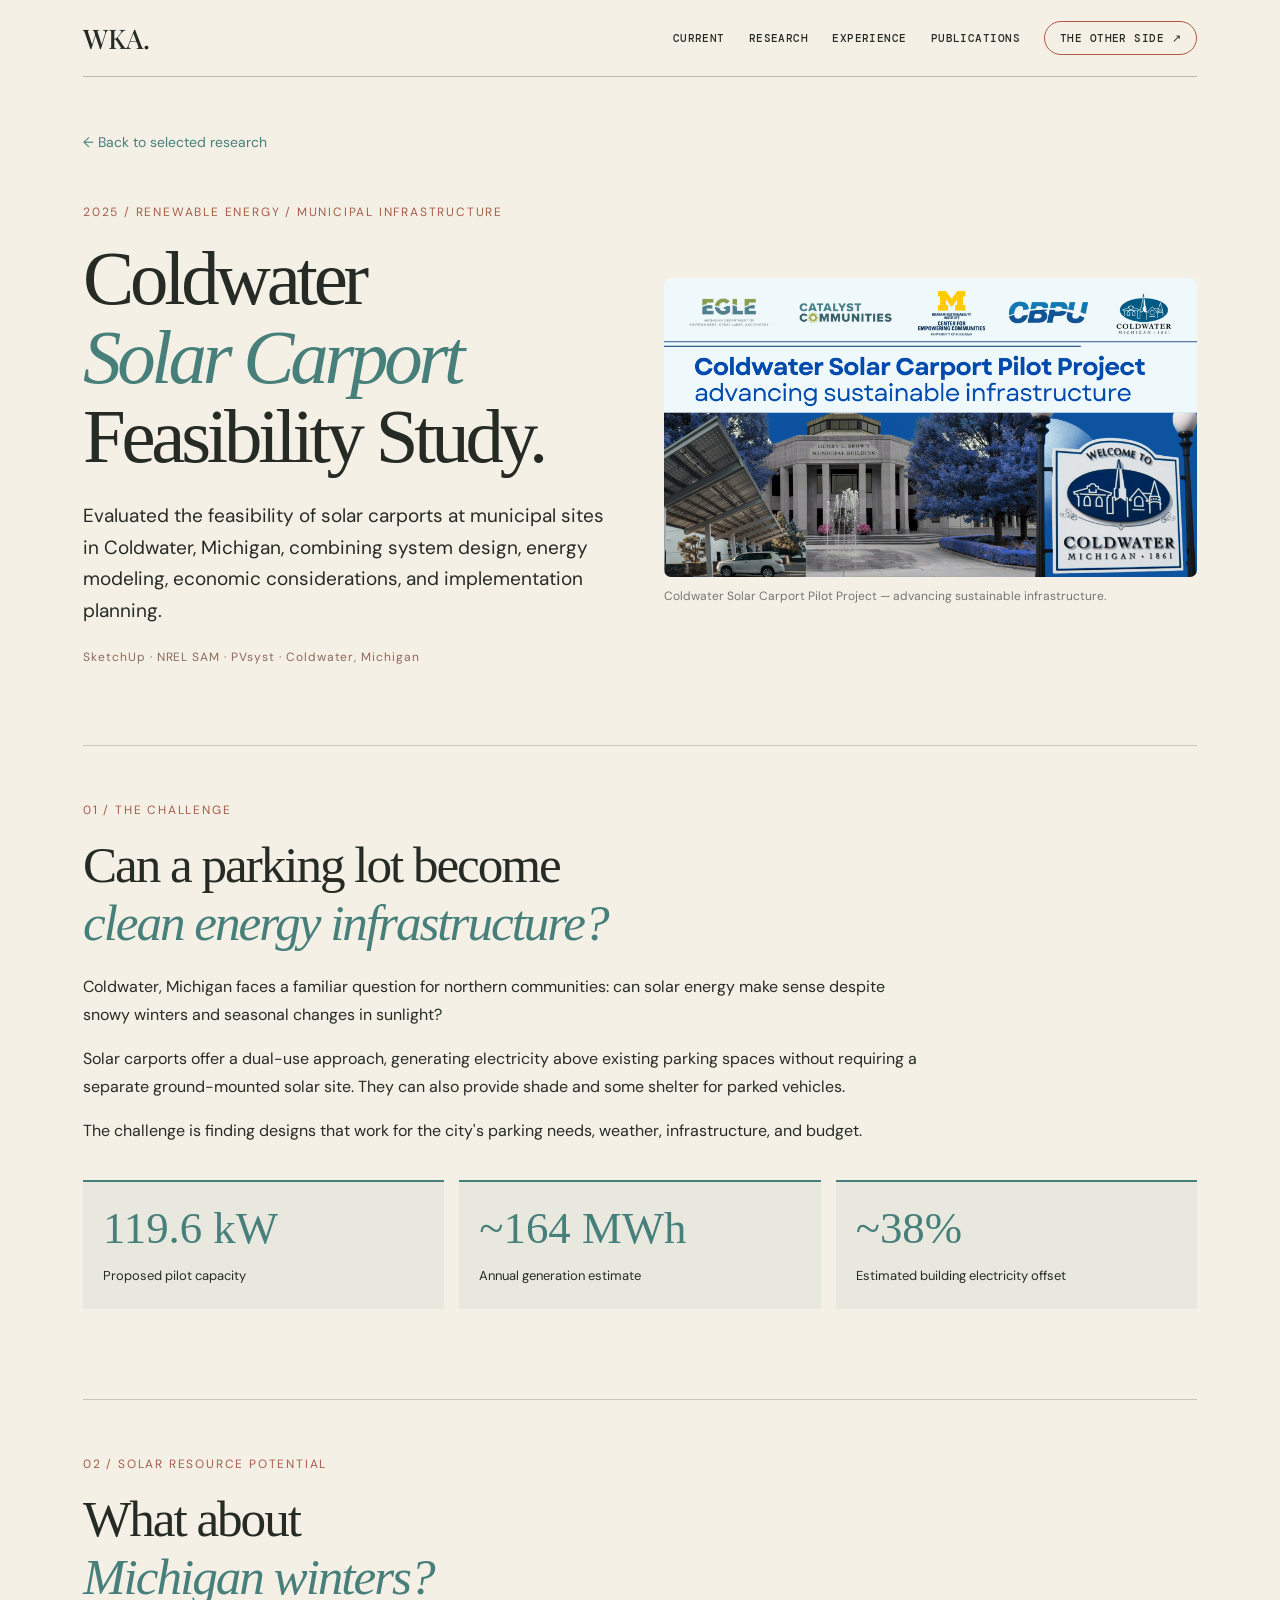
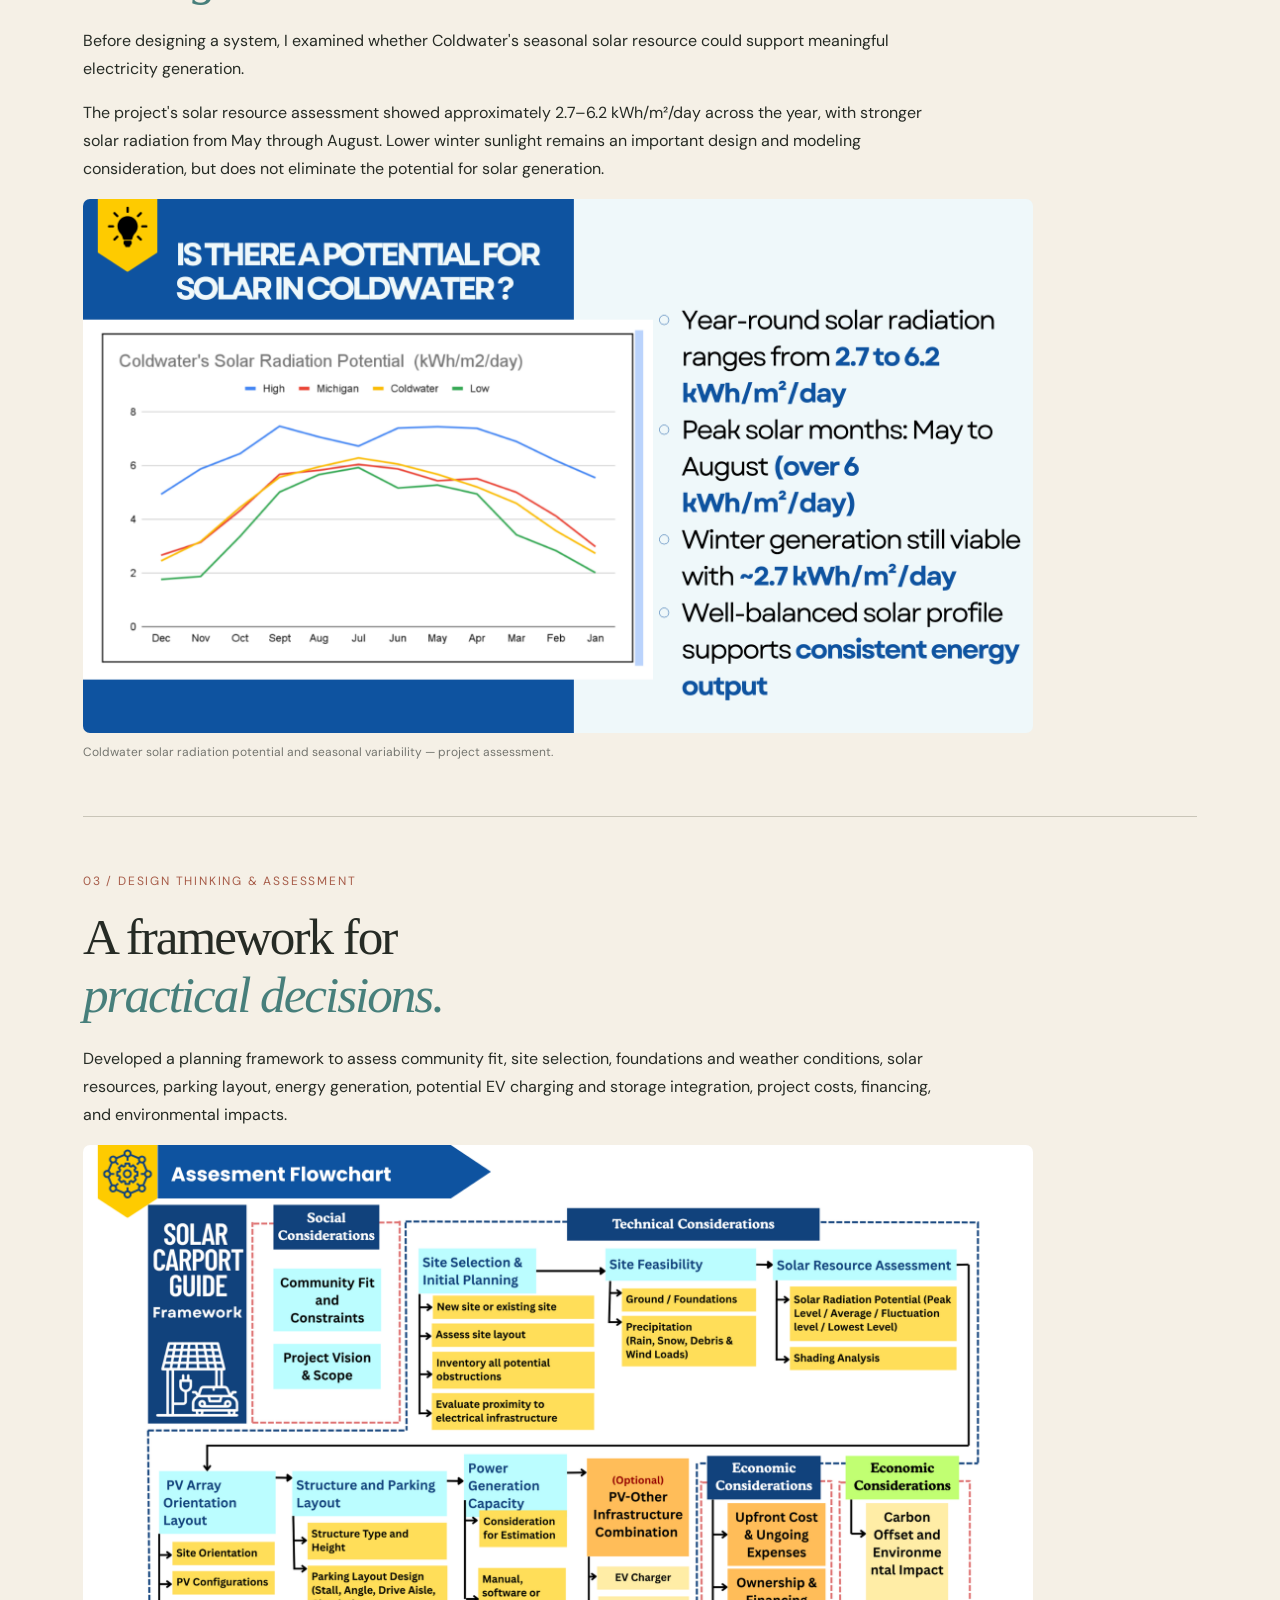
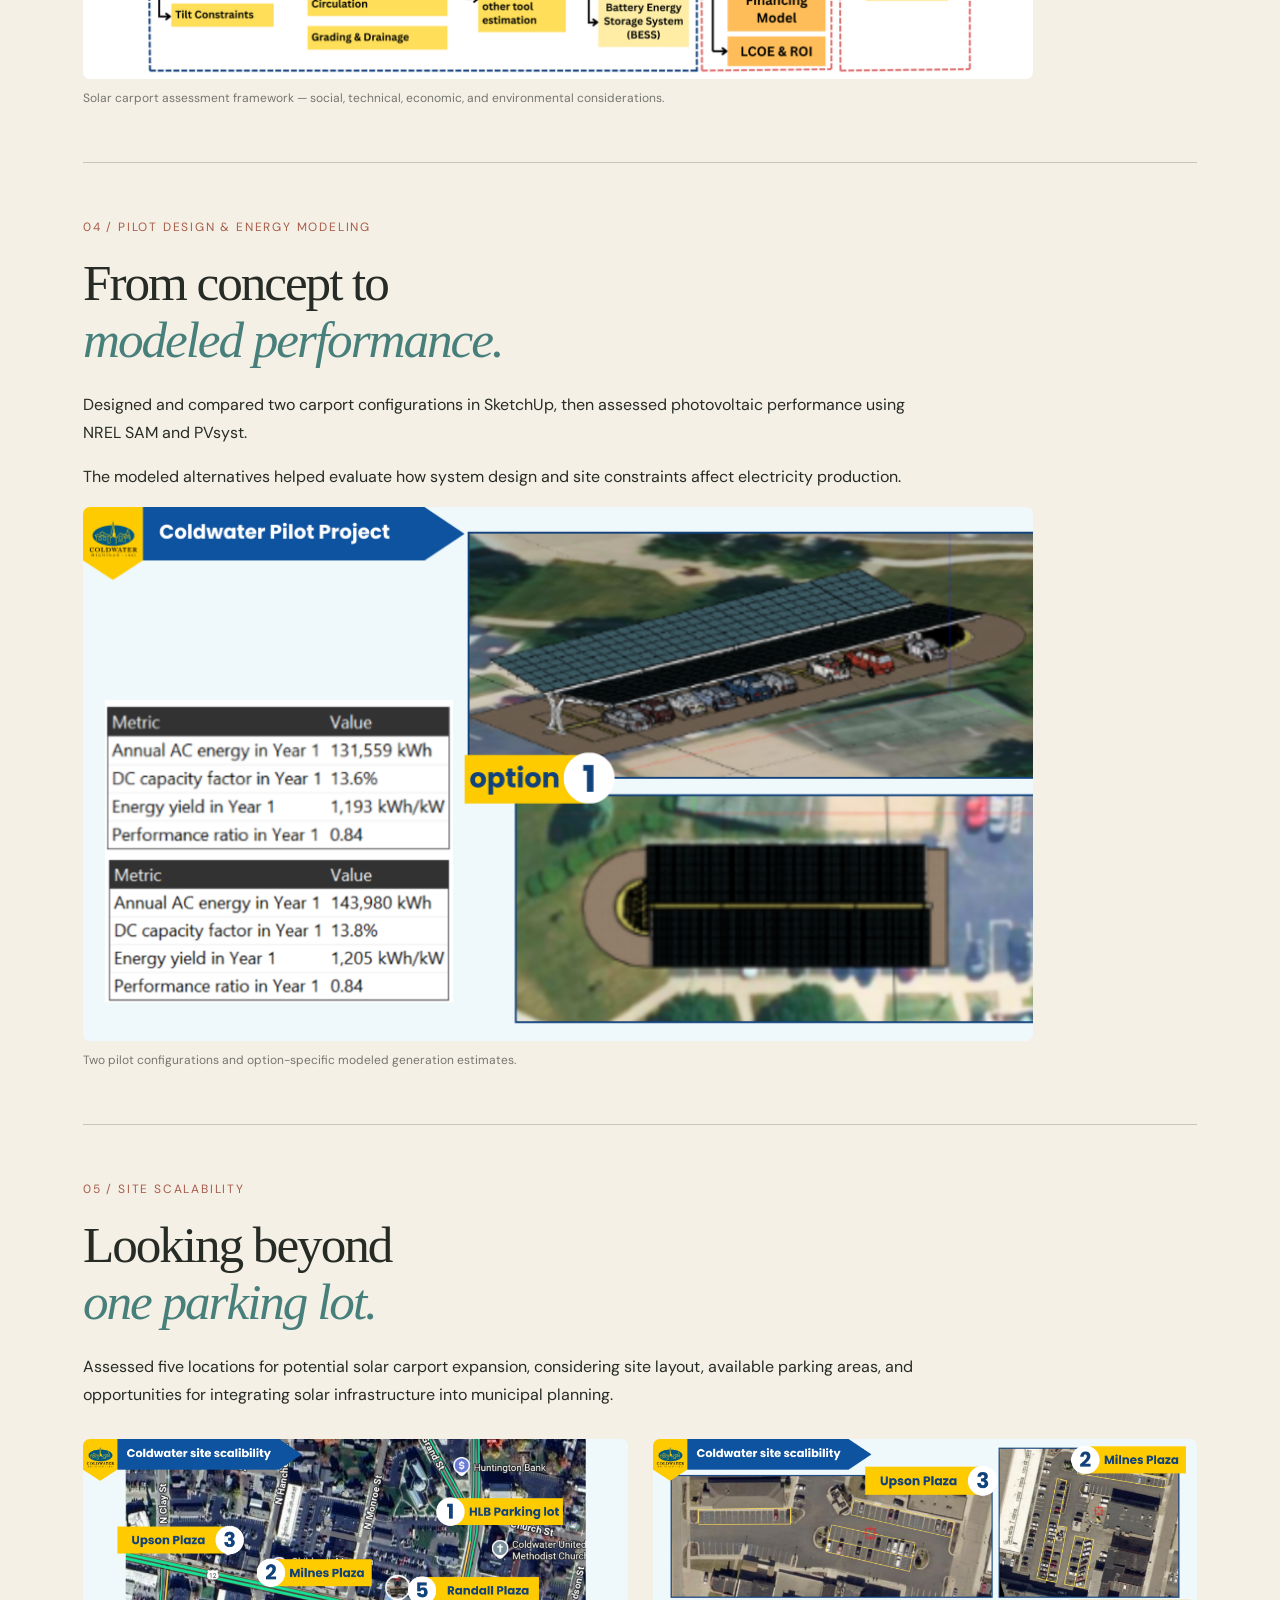
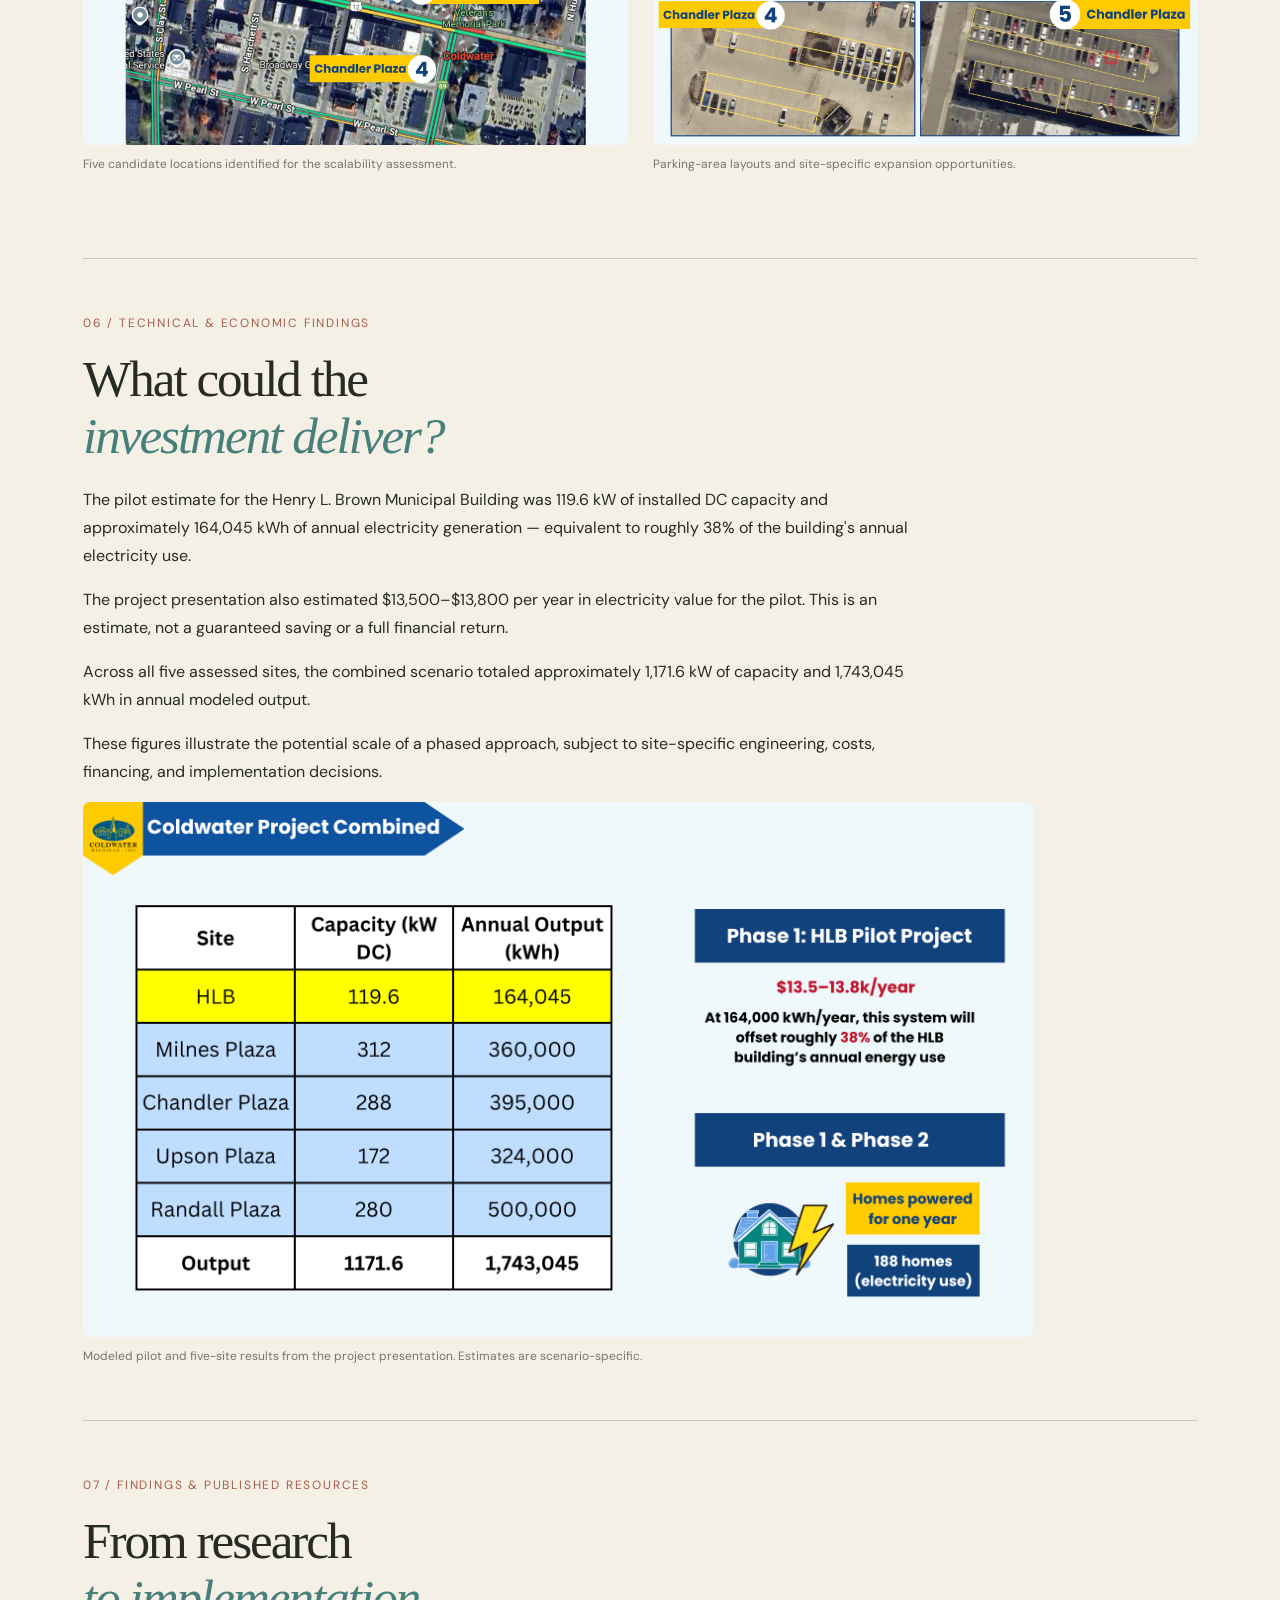
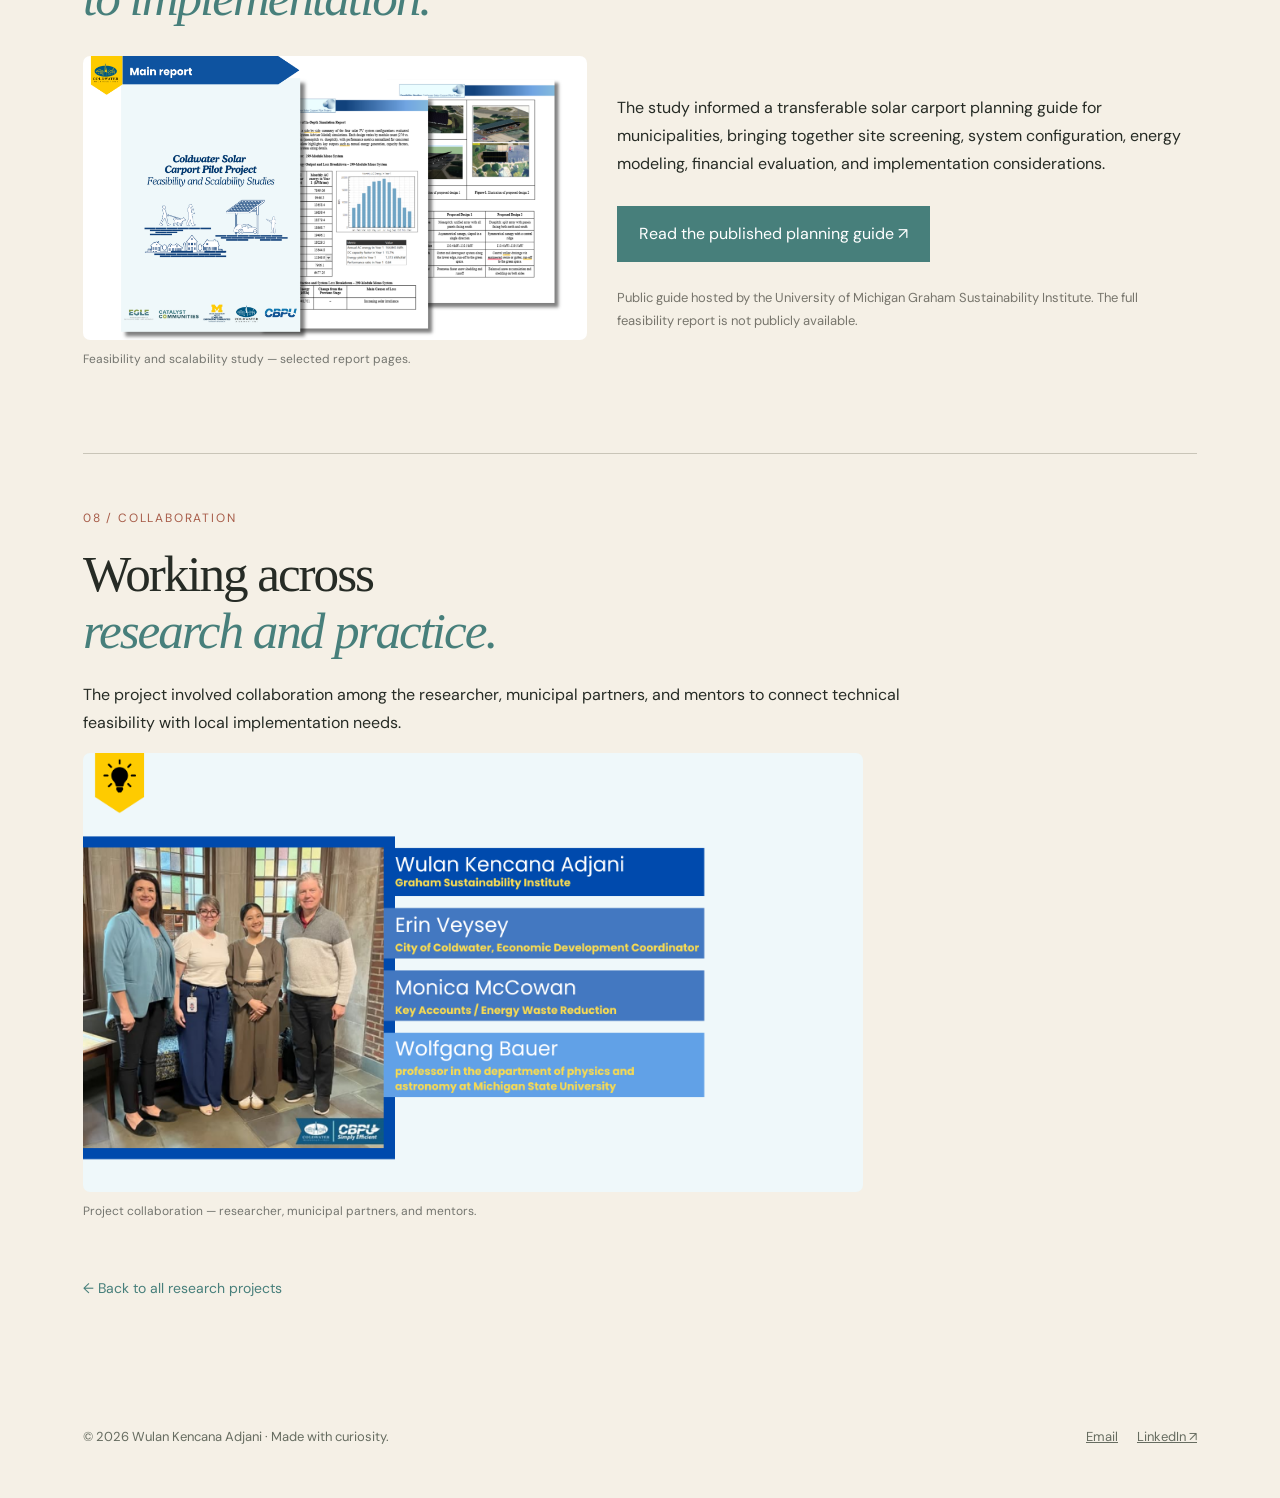
==== commit 45880e44: "Update coldwater.html" ====
--- a/projects/coldwater.html
+++ b/projects/coldwater.html
@@ -1,449 +1,603 @@
 
-<!doctype html>
+<!DOCTYPE html>
 <html lang="en">
 <head>
-<meta charset="utf-8">
-<meta name="viewport" content="width=device-width, initial-scale=1">
-<meta name="description" content="Coldwater Solar Carport Feasibility Study — Wulan Kencana Adjani">
-<title>Coldwater Solar Carport | Wulan Kencana Adjani</title>
-<link rel="stylesheet" href="../assets/style.css">
-
-<style>
-.cw-page {
-  padding: 65px 0 100px;
-}
-
-.cw-back {
-  display: inline-block;
-  margin-bottom: 45px;
-  color: #477f7b;
-  text-decoration: none;
-  font-size: 14px;
-}
-
-.cw-kicker {
-  font-size: 12px;
-  text-transform: uppercase;
-  letter-spacing: .14em;
-  color: #a75c49;
-  margin-bottom: 18px;
-}
-
-.cw-title {
-  font-family: Georgia, serif;
-  font-size: clamp(48px, 7vw, 100px);
-  line-height: 1.02;
-  letter-spacing: -.055em;
-  font-weight: 400;
-  margin: 0 0 28px;
-}
-
-.cw-title em {
-  color: #477f7b;
-  font-weight: 400;
-}
-
-.cw-intro {
-  max-width: 790px;
-  font-size: clamp(18px, 2vw, 23px);
-  line-height: 1.65;
-  margin-bottom: 32px;
-}
-
-.cw-meta {
-  display: flex;
-  flex-wrap: wrap;
-  gap: 12px;
-  margin: 30px 0 55px;
-}
-
-.cw-meta span {
-  padding: 10px 16px;
-  border: 1px solid #bcb8a9;
-  border-radius: 30px;
-  font-size: 12px;
-}
-
-.cw-section {
-  border-top: 1px solid #c9c5b8;
-  padding: 60px 0;
-}
-
-.cw-section h2 {
-  font-family: Georgia, serif;
-  font-size: clamp(32px, 4vw, 54px);
-  font-weight: 400;
-  letter-spacing: -.035em;
-  margin: 0 0 22px;
-}
-
-.cw-section h2 em {
-  color: #a75c49;
-}
-
-.cw-section p {
-  max-width: 850px;
-  line-height: 1.8;
-  margin-bottom: 22px;
-}
-
-.cw-stats {
-  display: grid;
-  grid-template-columns: repeat(3, 1fr);
-  gap: 20px;
-  margin: 45px 0 15px;
-}
-
-.cw-stat {
-  padding: 28px 22px;
-  border-top: 2px solid #477f7b;
-  background: rgba(71,127,123,.06);
-}
-
-.cw-stat strong {
-  display: block;
-  font-family: Georgia, serif;
-  font-size: clamp(30px, 3.8vw, 52px);
-  font-weight: 400;
-  color: #477f7b;
-  margin-bottom: 10px;
-}
-
-.cw-stat span {
-  font-size: 13px;
-  line-height: 1.5;
-}
-
-.cw-gallery {
-  display: grid;
-  grid-template-columns: repeat(2, minmax(0, 1fr));
-  gap: 28px;
-  margin: 35px 0;
-}
-
-.cw-gallery figure {
-  margin: 0;
-}
-
-.cw-gallery img {
-  display: block;
-  width: 100%;
-  height: auto;
-  border-radius: 5px;
-  background: #e7e4da;
-}
-
-.cw-gallery figcaption {
-  font-size: 12px;
-  line-height: 1.6;
-  color: #77756c;
-  margin-top: 12px;
-}
-
-.cw-link {
-  display: inline-block;
-  padding: 15px 23px;
-  margin-top: 15px;
-  background: #477f7b;
-  color: #fff !important;
-  text-decoration: none;
-  border-radius: 3px;
-  font-size: 14px;
-}
-
-.cw-link:hover {
-  background: #345e5b;
-}
-
-.cw-note {
-  font-size: 13px;
-  color: #77756c;
-}
-
-@media (max-width: 700px) {
-  .cw-page { padding-top: 35px; }
-  .cw-stats { grid-template-columns: 1fr; }
-  .cw-gallery { grid-template-columns: 1fr; }
-  .cw-section { padding: 45px 0; }
-}
-</style>
+  <meta charset="utf-8">
+  <meta name="viewport" content="width=device-width, initial-scale=1">
+  <meta name="description" content="Coldwater Solar Carport Feasibility Study by Wulan Kencana Adjani">
+  <title>Coldwater Solar Carport | Wulan Kencana Adjani</title>
+  <link rel="stylesheet" href="../assets/style.css">
+
+  <style>
+    .cw-main {
+      padding: 52px 0 90px;
+    }
+
+    .cw-back {
+      color: #477f7b;
+      text-decoration: none;
+      font-size: 14px;
+    }
+
+    .cw-hero {
+      display: grid;
+      grid-template-columns: 1fr 1fr;
+      align-items: center;
+      gap: 48px;
+      padding: 48px 0 65px;
+    }
+
+    .cw-kicker {
+      font-size: 12px;
+      text-transform: uppercase;
+      letter-spacing: .15em;
+      color: #a75c49;
+      margin: 0 0 16px;
+    }
+
+    .cw-hero h1 {
+      font: 400 clamp(46px, 6vw, 86px)/1.03 Georgia, serif;
+      letter-spacing: -.055em;
+      margin: 0 0 24px;
+    }
+
+    .cw-hero h1 em,
+    .cw-section h2 em {
+      color: #477f7b;
+      font-weight: 400;
+    }
+
+    .cw-lead {
+      font-size: 19px;
+      line-height: 1.65;
+    }
+
+    .cw-main figure {
+      margin: 0;
+    }
+
+    .cw-main img {
+      display: block;
+      width: 100%;
+      height: auto;
+      border-radius: 7px;
+    }
+
+    .cw-main figcaption {
+      font-size: 12px;
+      color: #74756f;
+      line-height: 1.5;
+      margin-top: 10px;
+    }
+
+    .cw-meta {
+      font-size: 12px;
+      letter-spacing: .08em;
+      color: #8d695b;
+      margin-top: 22px;
+    }
+
+    .cw-section {
+      border-top: 1px solid #c9c5b8;
+      padding: 55px 0;
+    }
+
+    .cw-section h2 {
+      font: 400 clamp(34px, 4vw, 56px)/1.12 Georgia, serif;
+      letter-spacing: -.04em;
+      margin: 0 0 22px;
+    }
+
+    .cw-section p {
+      max-width: 850px;
+      line-height: 1.75;
+    }
+
+    .cw-grid {
+      display: grid;
+      grid-template-columns: repeat(2, minmax(0, 1fr));
+      gap: 25px;
+      margin: 30px 0;
+    }
+
+    .cw-wide {
+      margin: 30px 0;
+      max-width: 950px;
+    }
+
+    .cw-stats {
+      display: grid;
+      grid-template-columns: repeat(3, 1fr);
+      gap: 15px;
+      margin: 35px 0;
+    }
+
+    .cw-stat {
+      border-top: 2px solid #477f7b;
+      background: rgba(71, 127, 123, .07);
+      padding: 20px;
+    }
+
+    .cw-stat strong {
+      display: block;
+      color: #477f7b;
+      font: 400 clamp(30px, 3.5vw, 48px) Georgia, serif;
+      margin-bottom: 8px;
+    }
+
+    .cw-stat span {
+      font-size: 13px;
+    }
+
+    .cw-guide {
+      display: grid;
+      grid-template-columns: minmax(0, 1fr) minmax(0, 1.15fr);
+      gap: 30px;
+      align-items: center;
+      margin: 30px 0;
+    }
+
+    .cw-button {
+      display: inline-block;
+      background: #477f7b;
+      color: white !important;
+      text-decoration: none;
+      padding: 15px 22px;
+      margin: 12px 0;
+    }
+
+    .cw-note {
+      font-size: 13px;
+      color: #77756c;
+    }
+
+    .cw-team {
+      max-width: 780px;
+    }
+
+    @media (max-width: 760px) {
+      .cw-hero,
+      .cw-guide,
+      .cw-grid,
+      .cw-stats {
+        grid-template-columns: 1fr;
+      }
+
+      .cw-main {
+        padding-top: 25px;
+      }
+
+      .cw-hero {
+        gap: 25px;
+      }
+
+      .cw-section {
+        padding: 38px 0;
+      }
+    }
+  </style>
 </head>
 
 <body>
 <div class="wrap">
 
-<header class="topbar">
-<a class="logo" href="../index.html">WKA.</a>
-<nav class="nav">
-<a href="../index.html#current">Current</a>
-<a href="../index.html#projects">Research</a>
-<a href="../index.html#experience">Experience</a>
-<a href="../index.html#publications">Publications</a>
-<a class="other-link" href="../art.html">The other side ↗</a>
-</nav>
-</header>
-
-<main class="cw-page">
-
-<a class="cw-back" href="../index.html#projects">
-← Back to selected research
-</a>
-
-<div class="cw-kicker">
-2025 / Renewable Energy / Municipal Infrastructure
-</div>
-
-<h1 class="cw-title">
-Coldwater<br>
-<em>Solar Carport</em><br>
-Feasibility Study.
-</h1>
-
-<p class="cw-intro">
-Evaluated the feasibility of solar carports at municipal sites
-in Coldwater, Michigan, examining system design, energy
-production, project economics, and opportunities for
-implementation and expansion.
-</p>
-
-<div class="cw-meta">
-<span>Coldwater, Michigan</span>
-<span>Solar PV &amp; infrastructure</span>
-<span>SketchUp · NREL SAM · PVsyst</span>
-<span>Feasibility &amp; implementation planning</span>
-</div>
-
-<!-- 01 PROJECT OVERVIEW -->
-
-<section class="cw-section">
-<div class="cw-kicker">01 / Project overview</div>
-<h2>Turning parking spaces into<br><em>energy infrastructure.</em></h2>
-
-<p>
-Solar carports offer municipalities an opportunity to
-generate renewable electricity while maintaining the
-existing function of parking areas. This project explored
-the technical and economic feasibility of implementing
-solar carports at municipal facilities in Coldwater, Michigan.
-</p>
-
-<p>
-The research combined solar carport design, energy
-production modeling, site assessments, and implementation
-planning to evaluate a potential pilot and opportunities
-for future expansion.
-</p>
-
-<div class="cw-stats">
-<div class="cw-stat">
-<strong>119.6 kW</strong>
-<span>Proposed pilot system capacity</span>
-</div>
-<div class="cw-stat">
-<strong>164 MWh</strong>
-<span>Approximate modeled annual electricity generation</span>
-</div>
-<div class="cw-stat">
-<strong>~38%</strong>
-<span>Estimated share of municipal building electricity consumption offset</span>
-</div>
-</div>
-</section>
-
-<!-- 02 DESIGN DEVELOPMENT -->
-
-<section class="cw-section">
-<div class="cw-kicker">02 / Design development</div>
-<h2>From concept<br><em>to configuration.</em></h2>
-
-<p>
-Developed and compared two solar carport configurations
-using SketchUp, considering parking arrangements,
-structural layout, solar panel placement, and site-specific
-constraints.
-</p>
-
-<p>
-These design alternatives provided the foundation for
-evaluating electricity production and assessing how
-different configurations could fit within the municipality's
-existing infrastructure.
-</p>
-
-<div class="cw-gallery">
-
-<figure>
-<img src="../assets/coldwater%20asset/Copy%20of%20Copy%20of%20Copy%20of%20The%20Role%20of%20Renewable%20Energy%20in%20Everyday%20Life.pptx.png"
-alt="Coldwater solar carport project presentation visual"
-loading="lazy">
-<figcaption>Project design and research visual.</figcaption>
-</figure>
-
-<figure>
-<img src="../assets/coldwater%20asset/Copy%20of%20Copy%20of%20Copy%20of%20The%20Role%20of%20Renewable%20Energy%20in%20Everyday%20Life.pptx%20(1).png"
-alt="Solar carport design and configuration analysis"
-loading="lazy">
-<figcaption>Design development and configuration assessment.</figcaption>
-</figure>
-
-<figure>
-<img src="../assets/coldwater%20asset/Copy%20of%20Copy%20of%20Copy%20of%20The%20Role%20of%20Renewable%20Energy%20in%20Everyday%20Life.pptx%20(2).png"
-alt="Coldwater project design or feasibility analysis"
-loading="lazy">
-<figcaption>Technical and feasibility analysis visual.</figcaption>
-</figure>
-
-<figure>
-<img src="../assets/coldwater%20asset/Copy%20of%20Copy%20of%20Copy%20of%20The%20Role%20of%20Renewable%20Energy%20in%20Everyday%20Life.pptx%20(3).png"
-alt="Coldwater solar carport planning and research visual"
-loading="lazy">
-<figcaption>Additional design and planning assessment.</figcaption>
-</figure>
-
-</div>
-</section>
-
-<!-- 03 ENERGY MODELING -->
-
-<section class="cw-section">
-<div class="cw-kicker">03 / Technical analysis</div>
-<h2>Modeling the<br><em>energy potential.</em></h2>
-
-<p>
-Modeled solar photovoltaic performance using NREL's
-System Advisor Model (SAM) and PVsyst to estimate
-electricity generation and evaluate the proposed
-system's performance.
-</p>
-
-<p>
-The 119.6 kW pilot was estimated to generate approximately
-164,000 kWh annually, representing around 38% of the
-municipal building's electricity consumption. These
-estimates helped inform the project's feasibility and
-implementation considerations.
-</p>
-
-<div class="cw-gallery">
-
-<figure>
-<img src="../assets/coldwater%20asset/Copy%20of%20Copy%20of%20Copy%20of%20The%20Role%20of%20Renewable%20Energy%20in%20Everyday%20Life.pptx%20(4).png"
-alt="Solar energy modeling and technical results"
-loading="lazy">
-<figcaption>Energy modeling and performance assessment.</figcaption>
-</figure>
-
-<figure>
-<img src="../assets/coldwater%20asset/Copy%20of%20Copy%20of%20Copy%20of%20The%20Role%20of%20Renewable%20Energy%20in%20Everyday%20Life.pptx%20(5).png"
-alt="Solar carport feasibility and project evaluation"
-loading="lazy">
-<figcaption>Feasibility and project evaluation visual.</figcaption>
-</figure>
-
-</div>
-</section>
-
-<!-- 04 SCALABILITY -->
-
-<section class="cw-section">
-<div class="cw-kicker">04 / Scalability</div>
-<h2>Looking beyond<br><em>one parking lot.</em></h2>
-
-<p>
-Beyond the pilot, the project examined opportunities
-for expanding solar carport infrastructure across five
-municipal sites. The assessment considered the suitability
-of different locations and how solar infrastructure
-could support longer-term municipal energy planning.
-</p>
-
-<div class="cw-gallery">
-
-<figure>
-<img src="../assets/coldwater%20asset/Copy%20of%20Copy%20of%20Copy%20of%20The%20Role%20of%20Renewable%20Energy%20in%20Everyday%20Life.pptx%20(6).png"
-alt="Coldwater municipal solar carport expansion assessment"
-loading="lazy">
-<figcaption>Municipal site expansion and planning visual.</figcaption>
-</figure>
-
-<figure>
-<img src="../assets/coldwater%20asset/Copy%20of%20Copy%20of%20Copy%20of%20The%20Role%20of%20Renewable%20Energy%20in%20Everyday%20Life.pptx%20(7).png"
-alt="Coldwater solar carport project documentation"
-loading="lazy">
-<figcaption>Additional project research and documentation.</figcaption>
-</figure>
-
-</div>
-</section>
-
-<!-- 05 GUIDE -->
-
-<section class="cw-section">
-<div class="cw-kicker">05 / Research output</div>
-<h2>From feasibility<br><em>to implementation.</em></h2>
-
-<p>
-A key outcome of the project was the development of a
-solar carport planning and implementation guide intended
-to support municipalities interested in evaluating
-similar renewable energy infrastructure.
-</p>
-
-<p>
-The guide brings together practical considerations for
-solar carport development, including site selection,
-system design, technical analysis, financial considerations,
-and steps toward implementation.
-</p>
-
-<a class="cw-link"
-href="https://graham.umich.edu/media/files/CLCF/CLCF-2025-Coldwater-Solar-Carport-Guide.pdf"
-target="_blank"
-rel="noopener">
-Read the Solar Carport Planning Guide ↗
-</a>
-
-<p class="cw-note" style="margin-top:20px;">
-Published by the University of Michigan Graham Sustainability Institute.
-The full feasibility report is not publicly available.
-</p>
-</section>
-
-<!-- 06 TAKEAWAYS -->
-
-<section class="cw-section">
-<div class="cw-kicker">06 / Takeaways</div>
-<h2>Connecting technical analysis<br><em>with local decisions.</em></h2>
-
-<p>
-This project brought together technical energy modeling,
-infrastructure design, and municipal planning. Beyond
-estimating solar generation, the work explored how local
-governments can evaluate renewable energy investments
-within existing infrastructure, budgetary, and
-implementation constraints.
-</p>
-
-<p>
-It also demonstrated the value of translating detailed
-technical assessments into practical resources that
-municipalities can use when considering future projects.
-</p>
-</section>
-
-<a class="cw-back" href="../index.html#projects">
-← Back to all research projects
-</a>
-
-</main>
-
-<footer>
-<span>© 2026 Wulan Kencana Adjani · Made with curiosity.</span>
-<span>
-<a href="mailto:Wulanka@umich.edu">Email</a>
-<a href="https://www.linkedin.com/" target="_blank" rel="noopener">LinkedIn ↗</a>
-</span>
-</footer>
+  <header class="topbar">
+    <a class="logo" href="../index.html">WKA.</a>
+    <nav class="nav">
+      <a href="../index.html#current">Current</a>
+      <a href="../index.html#projects">Research</a>
+      <a href="../index.html#experience">Experience</a>
+      <a href="../index.html#publications">Publications</a>
+      <a class="other-link" href="../art.html">The other side ↗</a>
+    </nav>
+  </header>
+
+  <main class="cw-main">
+
+    <a class="cw-back" href="../index.html#projects">
+      ← Back to selected research
+    </a>
+
+    <!-- HERO -->
+
+    <section class="cw-hero">
+      <div>
+        <div class="cw-kicker">
+          2025 / Renewable energy / Municipal infrastructure
+        </div>
+
+        <h1>
+          Coldwater<br>
+          <em>Solar Carport</em><br>
+          Feasibility Study.
+        </h1>
+
+        <p class="cw-lead">
+          Evaluated the feasibility of solar carports at
+          municipal sites in Coldwater, Michigan, combining
+          system design, energy modeling, economic
+          considerations, and implementation planning.
+        </p>
+
+        <p class="cw-meta">
+          SketchUp · NREL SAM · PVsyst · Coldwater, Michigan
+        </p>
+      </div>
+
+      <figure>
+        <img
+          src="../assets/coldwater%20asset/Copy%20of%20Copy%20of%20Copy%20of%20The%20Role%20of%20Renewable%20Energy%20in%20Everyday%20Life.pptx%20(1).png"
+          alt="Coldwater Solar Carport Pilot Project cover"
+        >
+        <figcaption>
+          Coldwater Solar Carport Pilot Project —
+          advancing sustainable infrastructure.
+        </figcaption>
+      </figure>
+    </section>
+
+    <!-- 01 CHALLENGE -->
+
+    <section class="cw-section">
+      <div class="cw-kicker">01 / The challenge</div>
+
+      <h2>
+        Can a parking lot become<br>
+        <em>clean energy infrastructure?</em>
+      </h2>
+
+      <p>
+        Coldwater, Michigan faces a familiar question
+        for northern communities: can solar energy make
+        sense despite snowy winters and seasonal changes
+        in sunlight?
+      </p>
+
+      <p>
+        Solar carports offer a dual-use approach,
+        generating electricity above existing parking
+        spaces without requiring a separate ground-mounted
+        solar site. They can also provide shade and some
+        shelter for parked vehicles.
+      </p>
+
+      <p>
+        The challenge is finding designs that work for
+        the city's parking needs, weather, infrastructure,
+        and budget.
+      </p>
+
+      <div class="cw-stats">
+        <div class="cw-stat">
+          <strong>119.6 kW</strong>
+          <span>Proposed pilot capacity</span>
+        </div>
+
+        <div class="cw-stat">
+          <strong>~164 MWh</strong>
+          <span>Annual generation estimate</span>
+        </div>
+
+        <div class="cw-stat">
+          <strong>~38%</strong>
+          <span>Estimated building electricity offset</span>
+        </div>
+      </div>
+    </section>
+
+    <!-- 02 SOLAR POTENTIAL -->
+
+    <section class="cw-section">
+      <div class="cw-kicker">02 / Solar resource potential</div>
+
+      <h2>
+        What about<br>
+        <em>Michigan winters?</em>
+      </h2>
+
+      <p>
+        Before designing a system, I examined whether
+        Coldwater's seasonal solar resource could support
+        meaningful electricity generation.
+      </p>
+
+      <p>
+        The project's solar resource assessment showed
+        approximately 2.7–6.2 kWh/m²/day across the year,
+        with stronger solar radiation from May through
+        August. Lower winter sunlight remains an important
+        design and modeling consideration, but does not
+        eliminate the potential for solar generation.
+      </p>
+
+      <figure class="cw-wide">
+        <img
+          src="../assets/coldwater%20asset/Copy%20of%20Copy%20of%20Copy%20of%20The%20Role%20of%20Renewable%20Energy%20in%20Everyday%20Life.pptx(9)png.png"
+          alt="Coldwater seasonal solar radiation potential"
+          loading="lazy"
+        >
+        <figcaption>
+          Coldwater solar radiation potential and seasonal
+          variability — project assessment.
+        </figcaption>
+      </figure>
+    </section>
+
+    <!-- 03 ASSESSMENT FRAMEWORK -->
+
+    <section class="cw-section">
+      <div class="cw-kicker">
+        03 / Design thinking &amp; assessment
+      </div>
+
+      <h2>
+        A framework for<br>
+        <em>practical decisions.</em>
+      </h2>
+
+      <p>
+        Developed a planning framework to assess community
+        fit, site selection, foundations and weather
+        conditions, solar resources, parking layout,
+        energy generation, potential EV charging and
+        storage integration, project costs, financing,
+        and environmental impacts.
+      </p>
+
+      <figure class="cw-wide">
+        <img
+          src="../assets/coldwater%20asset/Copy%20of%20Copy%20of%20Copy%20of%20The%20Role%20of%20Renewable%20Energy%20in%20Everyday%20Life.pptx%20(2).png"
+          alt="Solar carport planning assessment flowchart"
+          loading="lazy"
+        >
+        <figcaption>
+          Solar carport assessment framework — social,
+          technical, economic, and environmental
+          considerations.
+        </figcaption>
+      </figure>
+    </section>
+
+    <!-- 04 PILOT DESIGN -->
+
+    <section class="cw-section">
+      <div class="cw-kicker">
+        04 / Pilot design &amp; energy modeling
+      </div>
+
+      <h2>
+        From concept to<br>
+        <em>modeled performance.</em>
+      </h2>
+
+      <p>
+        Designed and compared two carport configurations
+        in SketchUp, then assessed photovoltaic performance
+        using NREL SAM and PVsyst.
+      </p>
+
+      <p>
+        The modeled alternatives helped evaluate how
+        system design and site constraints affect
+        electricity production.
+      </p>
+
+      <figure class="cw-wide">
+        <img
+          src="../assets/coldwater%20asset/Copy%20of%20Copy%20of%20Copy%20of%20The%20Role%20of%20Renewable%20Energy%20in%20Everyday%20Life.pptx%20(6).png"
+          alt="Two solar carport pilot configurations and energy modeling"
+          loading="lazy"
+        >
+        <figcaption>
+          Two pilot configurations and option-specific
+          modeled generation estimates.
+        </figcaption>
+      </figure>
+    </section>
+
+    <!-- 05 SCALABILITY -->
+
+    <section class="cw-section">
+      <div class="cw-kicker">05 / Site scalability</div>
+
+      <h2>
+        Looking beyond<br>
+        <em>one parking lot.</em>
+      </h2>
+
+      <p>
+        Assessed five locations for potential solar
+        carport expansion, considering site layout,
+        available parking areas, and opportunities
+        for integrating solar infrastructure into
+        municipal planning.
+      </p>
+
+      <div class="cw-grid">
+        <figure>
+          <img
+            src="../assets/coldwater%20asset/Copy%20of%20Copy%20of%20Copy%20of%20The%20Role%20of%20Renewable%20Energy%20in%20Everyday%20Life.pptx%20(4).png"
+            alt="Map of five proposed Coldwater solar carport locations"
+            loading="lazy"
+          >
+          <figcaption>
+            Five candidate locations identified for
+            the scalability assessment.
+          </figcaption>
+        </figure>
+
+        <figure>
+          <img
+            src="../assets/coldwater%20asset/Copy%20of%20Copy%20of%20Copy%20of%20The%20Role%20of%20Renewable%20Energy%20in%20Everyday%20Life.pptx%20(5).png"
+            alt="Parking lot layouts for proposed solar carport locations"
+            loading="lazy"
+          >
+          <figcaption>
+            Parking-area layouts and site-specific
+            expansion opportunities.
+          </figcaption>
+        </figure>
+      </div>
+    </section>
+
+    <!-- 06 TECHNICAL AND ECONOMIC FINDINGS -->
+
+    <section class="cw-section">
+      <div class="cw-kicker">
+        06 / Technical &amp; economic findings
+      </div>
+
+      <h2>
+        What could the<br>
+        <em>investment deliver?</em>
+      </h2>
+
+      <p>
+        The pilot estimate for the Henry L. Brown
+        Municipal Building was 119.6 kW of installed
+        DC capacity and approximately 164,045 kWh
+        of annual electricity generation — equivalent
+        to roughly 38% of the building's annual
+        electricity use.
+      </p>
+
+      <p>
+        The project presentation also estimated
+        $13,500–$13,800 per year in electricity value
+        for the pilot. This is an estimate, not a
+        guaranteed saving or a full financial return.
+      </p>
+
+      <p>
+        Across all five assessed sites, the combined
+        scenario totaled approximately 1,171.6 kW
+        of capacity and 1,743,045 kWh in annual
+        modeled output.
+      </p>
+
+      <p>
+        These figures illustrate the potential scale
+        of a phased approach, subject to site-specific
+        engineering, costs, financing, and
+        implementation decisions.
+      </p>
+
+      <figure class="cw-wide">
+        <img
+          src="../assets/coldwater%20asset/Copy%20of%20Copy%20of%20Copy%20of%20The%20Role%20of%20Renewable%20Energy%20in%20Everyday%20Life.pptx%20(8).png"
+          alt="Combined solar carport capacities, energy generation and electricity value"
+          loading="lazy"
+        >
+        <figcaption>
+          Modeled pilot and five-site results from the
+          project presentation. Estimates are
+          scenario-specific.
+        </figcaption>
+      </figure>
+    </section>
+
+    <!-- 07 PUBLISHED GUIDE -->
+
+    <section class="cw-section">
+      <div class="cw-kicker">
+        07 / Findings &amp; published resources
+      </div>
+
+      <h2>
+        From research<br>
+        <em>to implementation.</em>
+      </h2>
+
+      <div class="cw-guide">
+        <figure>
+          <img
+            src="../assets/coldwater%20asset/Copy%20of%20Copy%20of%20Copy%20of%20The%20Role%20of%20Renewable%20Energy%20in%20Everyday%20Life.pptx%20(3).png"
+            alt="Coldwater solar carport feasibility report cover and sample pages"
+            loading="lazy"
+          >
+          <figcaption>
+            Feasibility and scalability study —
+            selected report pages.
+          </figcaption>
+        </figure>
+
+        <div>
+          <p>
+            The study informed a transferable solar
+            carport planning guide for municipalities,
+            bringing together site screening, system
+            configuration, energy modeling, financial
+            evaluation, and implementation considerations.
+          </p>
+
+          <a
+            class="cw-button"
+            href="https://graham.umich.edu/media/files/CLCF/CLCF-2025-Coldwater-Solar-Carport-Guide.pdf"
+            target="_blank"
+            rel="noopener"
+          >
+            Read the published planning guide ↗
+          </a>
+
+          <p class="cw-note">
+            Public guide hosted by the University of
+            Michigan Graham Sustainability Institute.
+            The full feasibility report is not
+            publicly available.
+          </p>
+        </div>
+      </div>
+    </section>
+
+    <!-- 08 COLLABORATION -->
+
+    <section class="cw-section">
+      <div class="cw-kicker">08 / Collaboration</div>
+
+      <h2>
+        Working across<br>
+        <em>research and practice.</em>
+      </h2>
+
+      <p>
+        The project involved collaboration among the
+        researcher, municipal partners, and mentors
+        to connect technical feasibility with local
+        implementation needs.
+      </p>
+
+      <div class="cw-team">
+        <figure>
+          <img
+            src="../assets/coldwater%20asset/Copy%20of%20Copy%20of%20Copy%20of%20The%20Role%20of%20Renewable%20Energy%20in%20Everyday%20Life.pptx.png"
+            alt="Coldwater project researcher with municipal collaborators and mentors"
+            loading="lazy"
+          >
+          <figcaption>
+            Project collaboration — researcher,
+            municipal partners, and mentors.
+          </figcaption>
+        </figure>
+      </div>
+    </section>
+
+    <a class="cw-back" href="../index.html#projects">
+      ← Back to all research projects
+    </a>
+
+  </main>
+
+  <footer>
+    <span>
+      © 2026 Wulan Kencana Adjani · Made with curiosity.
+    </span>
+    <span>
+      <a href="mailto:Wulanka@umich.edu">Email</a>
+      <a href="https://www.linkedin.com/" target="_blank" rel="noopener">
+        LinkedIn ↗
+      </a>
+    </span>
+  </footer>
 
 </div>
 </body>
